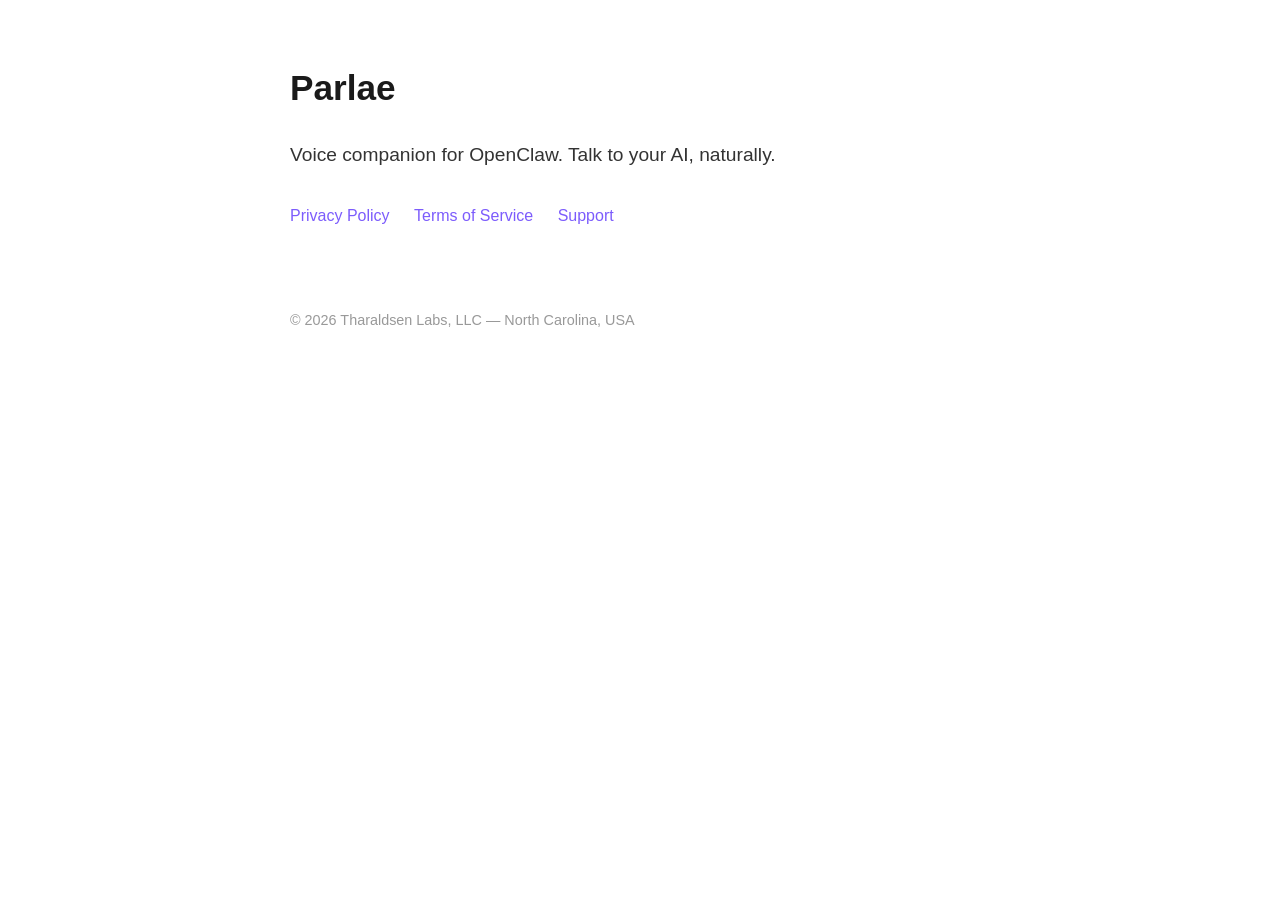
==== index.html @ c8d0535b "Initial site: home, privacy policy, terms of service" ====
<!DOCTYPE html>
<html lang="en">
<head>
  <meta charset="UTF-8">
  <meta name="viewport" content="width=device-width, initial-scale=1.0">
  <title>Parlae — Voice Companion for OpenClaw</title>
  <style>
    body { font-family: -apple-system, BlinkMacSystemFont, "Segoe UI", sans-serif; max-width: 700px; margin: 60px auto; padding: 0 24px; color: #1a1a1a; line-height: 1.6; }
    h1 { font-size: 2.2rem; font-weight: 700; margin-bottom: 8px; }
    p { color: #555; font-size: 1.1rem; }
    nav a { margin-right: 20px; color: #7C5CFC; text-decoration: none; font-weight: 500; }
    nav a:hover { text-decoration: underline; }
    .tagline { font-size: 1.2rem; color: #333; margin: 24px 0 32px; }
    footer { margin-top: 80px; color: #999; font-size: 0.9rem; }
  </style>
</head>
<body>
  <h1>Parlae</h1>
  <p class="tagline">Voice companion for OpenClaw. Talk to your AI, naturally.</p>
  <nav>
    <a href="/privacy">Privacy Policy</a>
    <a href="/terms">Terms of Service</a>
    <a href="mailto:support@tharaldsenlabs.com">Support</a>
  </nav>
  <footer>© 2026 Tharaldsen Labs, LLC — North Carolina, USA</footer>
</body>
</html>
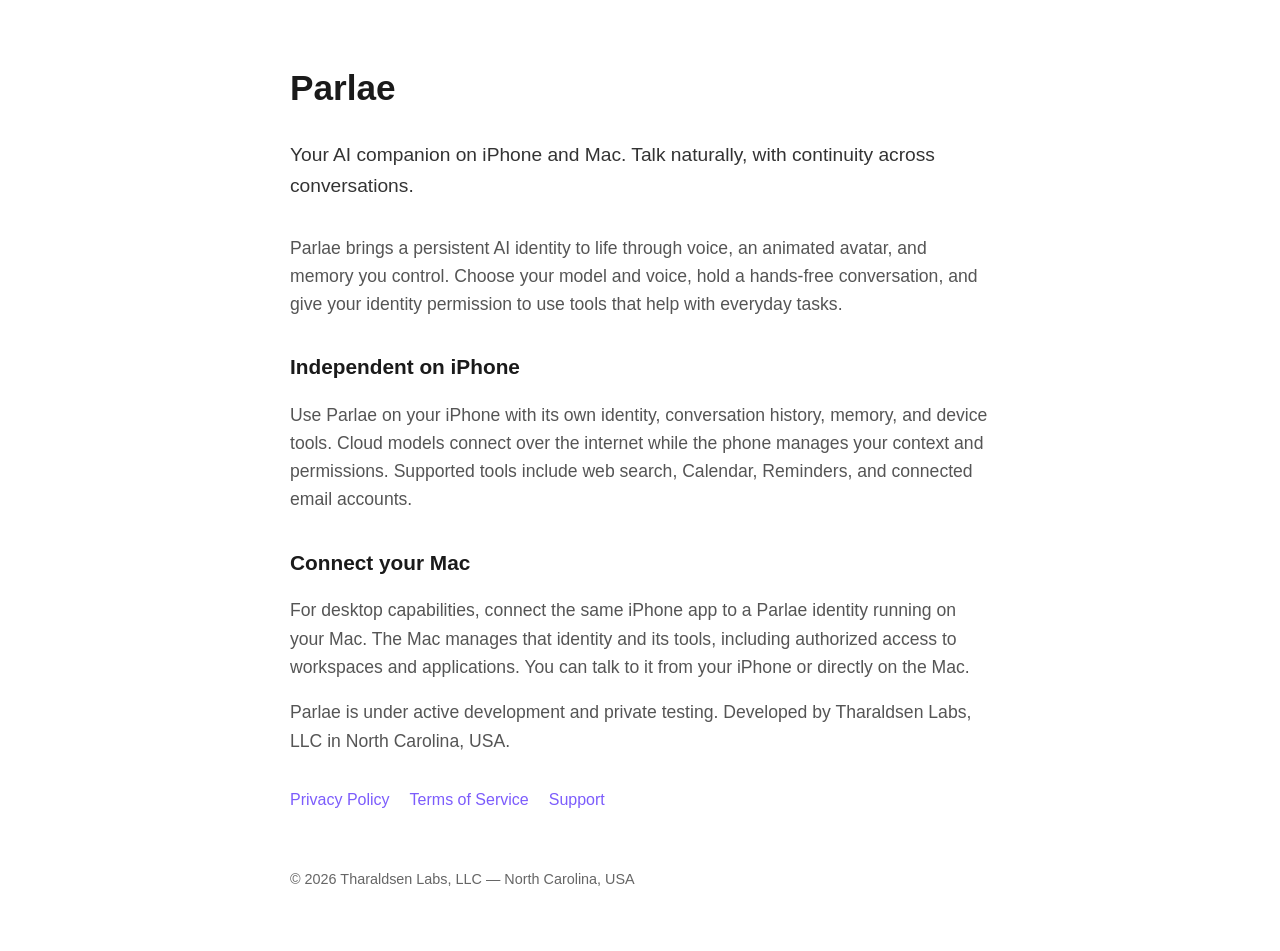
==== commit 532bcc7a: "Describe independent iPhone and optional Mac capabilities" ====
--- a/index.html
+++ b/index.html
@@ -3,25 +3,39 @@
 <head>
   <meta charset="UTF-8">
   <meta name="viewport" content="width=device-width, initial-scale=1.0">
-  <title>Parlae — Voice Companion for OpenClaw</title>
+  <title>Parlae — Your AI companion on iPhone and Mac</title>
+  <meta name="description" content="Talk naturally with a persistent AI identity, animated avatar, and memory you control. Use Parlae independently on iPhone or connect to your Mac for desktop capabilities.">
   <style>
     body { font-family: -apple-system, BlinkMacSystemFont, "Segoe UI", sans-serif; max-width: 700px; margin: 60px auto; padding: 0 24px; color: #1a1a1a; line-height: 1.6; }
     h1 { font-size: 2.2rem; font-weight: 700; margin-bottom: 8px; }
+    h2 { font-size: 1.3rem; margin-top: 32px; }
     p { color: #555; font-size: 1.1rem; }
-    nav a { margin-right: 20px; color: #7C5CFC; text-decoration: none; font-weight: 500; }
+    nav { display: flex; flex-wrap: wrap; gap: 12px 20px; margin-top: 32px; }
+    nav a { color: #7C5CFC; text-decoration: none; font-weight: 500; }
     nav a:hover { text-decoration: underline; }
     .tagline { font-size: 1.2rem; color: #333; margin: 24px 0 32px; }
-    footer { margin-top: 80px; color: #999; font-size: 0.9rem; }
+    footer { margin: 56px 0 32px; color: #666; font-size: 0.9rem; }
   </style>
 </head>
 <body>
-  <h1>Parlae</h1>
-  <p class="tagline">Voice companion for OpenClaw. Talk to your AI, naturally.</p>
-  <nav>
-    <a href="/privacy">Privacy Policy</a>
-    <a href="/terms">Terms of Service</a>
-    <a href="mailto:support@tharaldsenlabs.com">Support</a>
-  </nav>
+  <main>
+    <h1>Parlae</h1>
+    <p class="tagline">Your AI companion on iPhone and Mac. Talk naturally, with continuity across conversations.</p>
+    <p>Parlae brings a persistent AI identity to life through voice, an animated avatar, and memory you control. Choose your model and voice, hold a hands-free conversation, and give your identity permission to use tools that help with everyday tasks.</p>
+
+    <h2>Independent on iPhone</h2>
+    <p>Use Parlae on your iPhone with its own identity, conversation history, memory, and device tools. Cloud models connect over the internet while the phone manages your context and permissions. Supported tools include web search, Calendar, Reminders, and connected email accounts.</p>
+
+    <h2>Connect your Mac</h2>
+    <p>For desktop capabilities, connect the same iPhone app to a Parlae identity running on your Mac. The Mac manages that identity and its tools, including authorized access to workspaces and applications. You can talk to it from your iPhone or directly on the Mac.</p>
+
+    <p>Parlae is under active development and private testing. Developed by Tharaldsen Labs, LLC in North Carolina, USA.</p>
+    <nav aria-label="Company information">
+      <a href="/privacy">Privacy Policy</a>
+      <a href="/terms">Terms of Service</a>
+      <a href="mailto:support@tharaldsenlabs.com">Support</a>
+    </nav>
+  </main>
   <footer>© 2026 Tharaldsen Labs, LLC — North Carolina, USA</footer>
 </body>
 </html>
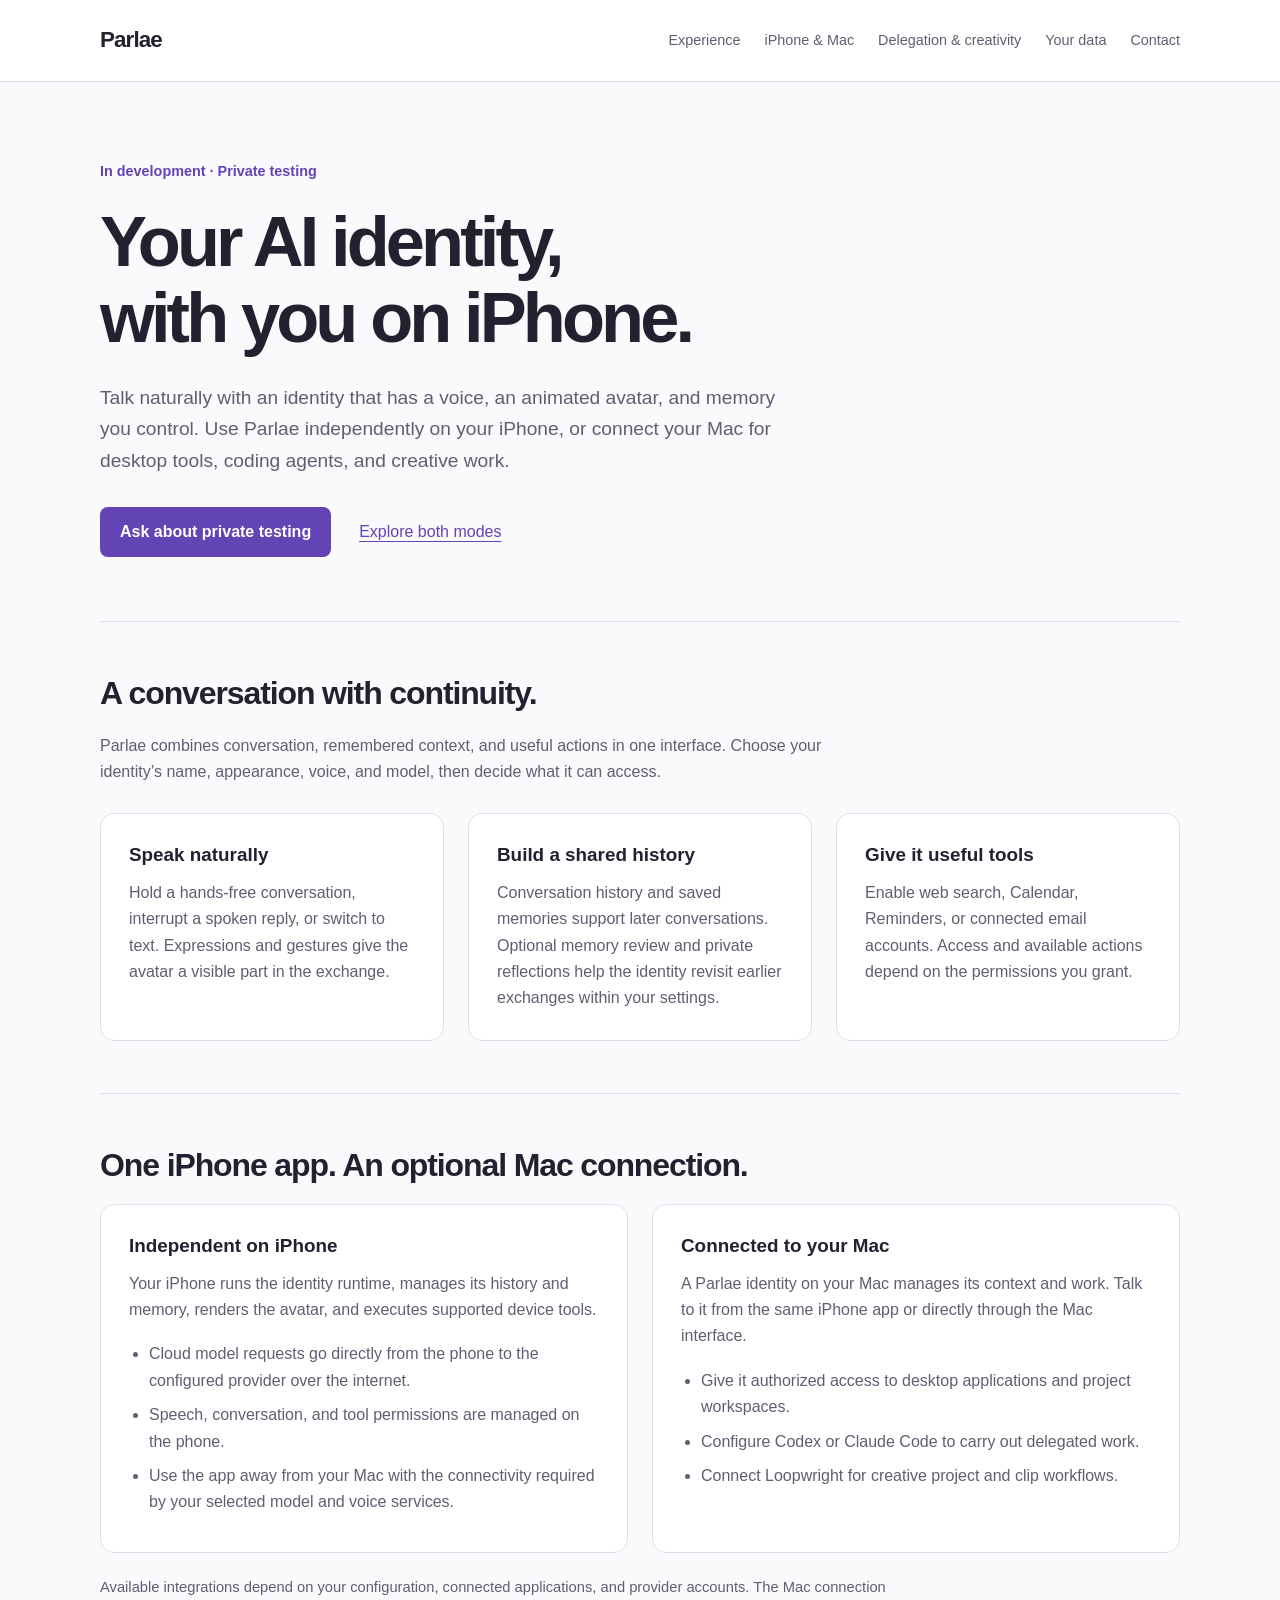
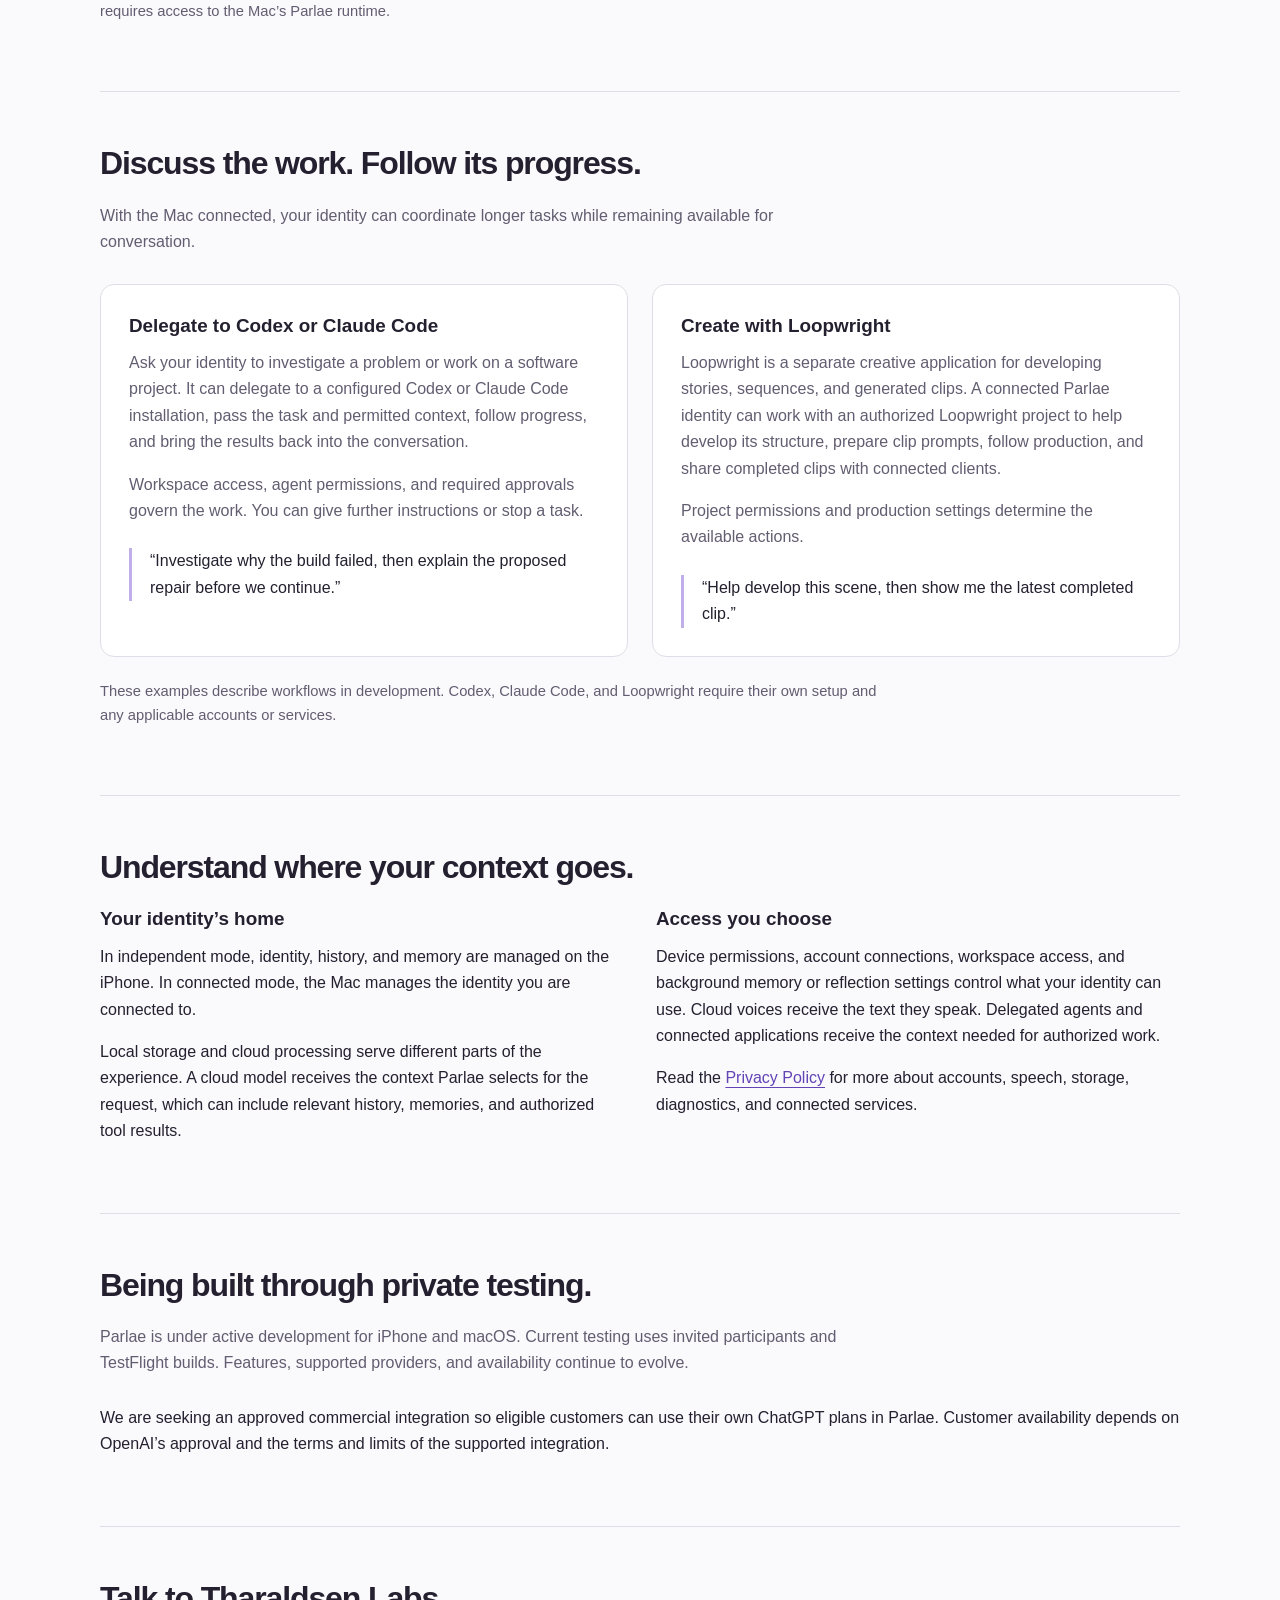
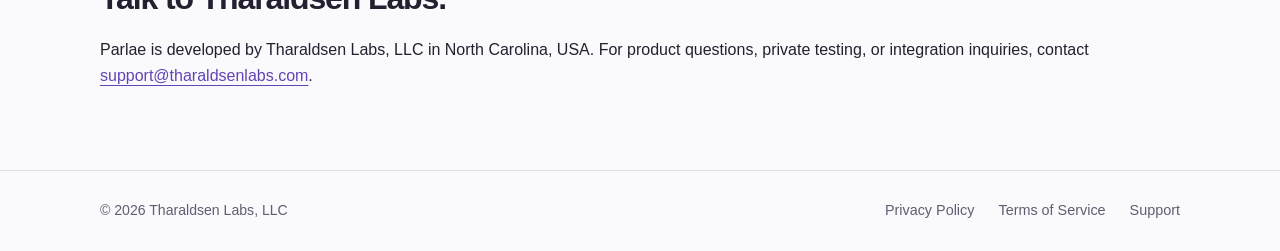
==== commit 46adde97: "Expand Parlae product site and update factual privacy descriptions" ====
--- a/index.html
+++ b/index.html
@@ -3,39 +3,136 @@
 <head>
   <meta charset="UTF-8">
   <meta name="viewport" content="width=device-width, initial-scale=1.0">
-  <title>Parlae — Your AI companion on iPhone and Mac</title>
-  <meta name="description" content="Talk naturally with a persistent AI identity, animated avatar, and memory you control. Use Parlae independently on iPhone or connect to your Mac for desktop capabilities.">
-  <style>
-    body { font-family: -apple-system, BlinkMacSystemFont, "Segoe UI", sans-serif; max-width: 700px; margin: 60px auto; padding: 0 24px; color: #1a1a1a; line-height: 1.6; }
-    h1 { font-size: 2.2rem; font-weight: 700; margin-bottom: 8px; }
-    h2 { font-size: 1.3rem; margin-top: 32px; }
-    p { color: #555; font-size: 1.1rem; }
-    nav { display: flex; flex-wrap: wrap; gap: 12px 20px; margin-top: 32px; }
-    nav a { color: #7C5CFC; text-decoration: none; font-weight: 500; }
-    nav a:hover { text-decoration: underline; }
-    .tagline { font-size: 1.2rem; color: #333; margin: 24px 0 32px; }
-    footer { margin: 56px 0 32px; color: #666; font-size: 0.9rem; }
-  </style>
+  <title>Parlae — An AI identity for iPhone and Mac</title>
+  <meta name="description" content="Parlae brings voice, an animated avatar, memory, and useful tools to iPhone. Connect your Mac for Codex and Claude Code delegation and Loopwright creative workflows.">
+  <link rel="canonical" href="https://parlae.ai/">
+  <link rel="stylesheet" href="/site.css">
 </head>
 <body>
-  <main>
-    <h1>Parlae</h1>
-    <p class="tagline">Your AI companion on iPhone and Mac. Talk naturally, with continuity across conversations.</p>
-    <p>Parlae brings a persistent AI identity to life through voice, an animated avatar, and memory you control. Choose your model and voice, hold a hands-free conversation, and give your identity permission to use tools that help with everyday tasks.</p>
+  <a class="skip" href="#main">Skip to content</a>
+  <header>
+    <div class="wrap header-inner">
+      <a class="brand" href="/" aria-label="Parlae home">Parlae</a>
+      <nav aria-label="Main navigation">
+        <a href="#experience">Experience</a>
+        <a href="#modes">iPhone &amp; Mac</a>
+        <a href="#work">Delegation &amp; creativity</a>
+        <a href="#data">Your data</a>
+        <a href="#contact">Contact</a>
+      </nav>
+    </div>
+  </header>
+  <main id="main" class="wrap">
+    <div class="hero">
+      <p class="status">In development · Private testing</p>
+      <h1>Your AI identity,<br>with you on iPhone.</h1>
+      <p class="lead">Talk naturally with an identity that has a voice, an animated avatar, and memory you control. Use Parlae independently on your iPhone, or connect your Mac for desktop tools, coding agents, and creative work.</p>
+      <div class="actions">
+        <a class="button" href="mailto:support@tharaldsenlabs.com?subject=Parlae%20private%20testing">Ask about private testing</a>
+        <a href="#modes">Explore both modes</a>
+      </div>
+    </div>
 
-    <h2>Independent on iPhone</h2>
-    <p>Use Parlae on your iPhone with its own identity, conversation history, memory, and device tools. Cloud models connect over the internet while the phone manages your context and permissions. Supported tools include web search, Calendar, Reminders, and connected email accounts.</p>
+    <section id="experience" aria-labelledby="experience-title">
+      <h2 id="experience-title">A conversation with continuity.</h2>
+      <p class="intro">Parlae combines conversation, remembered context, and useful actions in one interface. Choose your identity’s name, appearance, voice, and model, then decide what it can access.</p>
+      <div class="grid three">
+        <article class="card">
+          <h3>Speak naturally</h3>
+          <p>Hold a hands-free conversation, interrupt a spoken reply, or switch to text. Expressions and gestures give the avatar a visible part in the exchange.</p>
+        </article>
+        <article class="card">
+          <h3>Build a shared history</h3>
+          <p>Conversation history and saved memories support later conversations. Optional memory review and private reflections help the identity revisit earlier exchanges within your settings.</p>
+        </article>
+        <article class="card">
+          <h3>Give it useful tools</h3>
+          <p>Enable web search, Calendar, Reminders, or connected email accounts. Access and available actions depend on the permissions you grant.</p>
+        </article>
+      </div>
+    </section>
 
-    <h2>Connect your Mac</h2>
-    <p>For desktop capabilities, connect the same iPhone app to a Parlae identity running on your Mac. The Mac manages that identity and its tools, including authorized access to workspaces and applications. You can talk to it from your iPhone or directly on the Mac.</p>
+    <section id="modes" aria-labelledby="modes-title">
+      <h2 id="modes-title">One iPhone app. An optional Mac connection.</h2>
+      <div class="grid">
+        <article class="card">
+          <h3>Independent on iPhone</h3>
+          <p>Your iPhone runs the identity runtime, manages its history and memory, renders the avatar, and executes supported device tools.</p>
+          <ul>
+            <li>Cloud model requests go directly from the phone to the configured provider over the internet.</li>
+            <li>Speech, conversation, and tool permissions are managed on the phone.</li>
+            <li>Use the app away from your Mac with the connectivity required by your selected model and voice services.</li>
+          </ul>
+        </article>
+        <article class="card">
+          <h3>Connected to your Mac</h3>
+          <p>A Parlae identity on your Mac manages its context and work. Talk to it from the same iPhone app or directly through the Mac interface.</p>
+          <ul>
+            <li>Give it authorized access to desktop applications and project workspaces.</li>
+            <li>Configure Codex or Claude Code to carry out delegated work.</li>
+            <li>Connect Loopwright for creative project and clip workflows.</li>
+          </ul>
+        </article>
+      </div>
+      <p class="note">Available integrations depend on your configuration, connected applications, and provider accounts. The Mac connection requires access to the Mac’s Parlae runtime.</p>
+    </section>
 
-    <p>Parlae is under active development and private testing. Developed by Tharaldsen Labs, LLC in North Carolina, USA.</p>
-    <nav aria-label="Company information">
-      <a href="/privacy">Privacy Policy</a>
-      <a href="/terms">Terms of Service</a>
-      <a href="mailto:support@tharaldsenlabs.com">Support</a>
-    </nav>
+    <section id="work" aria-labelledby="work-title">
+      <h2 id="work-title">Discuss the work. Follow its progress.</h2>
+      <p class="intro">With the Mac connected, your identity can coordinate longer tasks while remaining available for conversation.</p>
+      <div class="grid">
+        <article class="card">
+          <h3>Delegate to Codex or Claude Code</h3>
+          <p>Ask your identity to investigate a problem or work on a software project. It can delegate to a configured Codex or Claude Code installation, pass the task and permitted context, follow progress, and bring the results back into the conversation.</p>
+          <p>Workspace access, agent permissions, and required approvals govern the work. You can give further instructions or stop a task.</p>
+          <div class="example"><p>“Investigate why the build failed, then explain the proposed repair before we continue.”</p></div>
+        </article>
+        <article class="card">
+          <h3>Create with Loopwright</h3>
+          <p>Loopwright is a separate creative application for developing stories, sequences, and generated clips. A connected Parlae identity can work with an authorized Loopwright project to help develop its structure, prepare clip prompts, follow production, and share completed clips with connected clients.</p>
+          <p>Project permissions and production settings determine the available actions.</p>
+          <div class="example"><p>“Help develop this scene, then show me the latest completed clip.”</p></div>
+        </article>
+      </div>
+      <p class="note">These examples describe workflows in development. Codex, Claude Code, and Loopwright require their own setup and any applicable accounts or services.</p>
+    </section>
+
+    <section id="data" aria-labelledby="data-title">
+      <h2 id="data-title">Understand where your context goes.</h2>
+      <div class="flow">
+        <div>
+          <h3>Your identity’s home</h3>
+          <p>In independent mode, identity, history, and memory are managed on the iPhone. In connected mode, the Mac manages the identity you are connected to.</p>
+          <p>Local storage and cloud processing serve different parts of the experience. A cloud model receives the context Parlae selects for the request, which can include relevant history, memories, and authorized tool results.</p>
+        </div>
+        <div>
+          <h3>Access you choose</h3>
+          <p>Device permissions, account connections, workspace access, and background memory or reflection settings control what your identity can use. Cloud voices receive the text they speak. Delegated agents and connected applications receive the context needed for authorized work.</p>
+          <p>Read the <a href="/privacy">Privacy Policy</a> for more about accounts, speech, storage, diagnostics, and connected services.</p>
+        </div>
+      </div>
+    </section>
+
+    <section id="availability" aria-labelledby="availability-title">
+      <h2 id="availability-title">Being built through private testing.</h2>
+      <p class="intro">Parlae is under active development for iPhone and macOS. Current testing uses invited participants and TestFlight builds. Features, supported providers, and availability continue to evolve.</p>
+      <p>We are seeking an approved commercial integration so eligible customers can use their own ChatGPT plans in Parlae. Customer availability depends on OpenAI’s approval and the terms and limits of the supported integration.</p>
+    </section>
+
+    <section id="contact" class="contact" aria-labelledby="contact-title">
+      <h2 id="contact-title">Talk to Tharaldsen Labs.</h2>
+      <p>Parlae is developed by Tharaldsen Labs, LLC in North Carolina, USA. For product questions, private testing, or integration inquiries, contact <a href="mailto:support@tharaldsenlabs.com">support@tharaldsenlabs.com</a>.</p>
+    </section>
   </main>
-  <footer>© 2026 Tharaldsen Labs, LLC — North Carolina, USA</footer>
+  <footer>
+    <div class="wrap footer-inner">
+      <span>© 2026 Tharaldsen Labs, LLC</span>
+      <nav aria-label="Legal and support">
+        <a href="/privacy">Privacy Policy</a>
+        <a href="/terms">Terms of Service</a>
+        <a href="mailto:support@tharaldsenlabs.com">Support</a>
+      </nav>
+    </div>
+  </footer>
 </body>
 </html>
--- a/site.css
+++ b/site.css
@@ -0,0 +1,63 @@
+:root {
+  color-scheme: light;
+  --ink: #24202f;
+  --muted: #625d70;
+  --accent: #6244b5;
+  --line: #e1dce9;
+  --paper: #faf9fc;
+}
+* { box-sizing: border-box; }
+html { scroll-behavior: smooth; }
+body { margin: 0; background: var(--paper); color: var(--ink); font-family: -apple-system, BlinkMacSystemFont, "Segoe UI", sans-serif; line-height: 1.65; }
+a { color: var(--accent); text-underline-offset: 4px; }
+a:hover { color: #422780; }
+a:focus-visible { outline: 3px solid var(--accent); outline-offset: 5px; }
+.skip { position: absolute; left: 20px; top: -100px; padding: 10px; background: white; z-index: 2; }
+.skip:focus { top: 10px; }
+.wrap { width: min(1080px, calc(100% - 48px)); margin-inline: auto; }
+header { border-bottom: 1px solid var(--line); background: white; }
+.header-inner { display: flex; justify-content: space-between; align-items: center; gap: 20px; padding-block: 22px; flex-wrap: wrap; }
+.brand { font-size: 1.4rem; font-weight: 750; text-decoration: none; letter-spacing: -.04em; color: var(--ink); }
+nav { display: flex; gap: 12px 24px; flex-wrap: wrap; font-size: .9rem; }
+nav a { color: var(--muted); text-decoration: none; }
+nav a:hover { text-decoration: underline; }
+.hero { padding-block: 78px 64px; max-width: 790px; }
+.status { color: var(--accent); font-size: .9rem; font-weight: 600; margin: 0 0 20px; }
+h1 { font-size: clamp(2.6rem, 6vw, 4.4rem); line-height: 1.08; letter-spacing: -.055em; margin: 0 0 26px; font-weight: 720; }
+.lead { color: var(--muted); font-size: 1.2rem; max-width: 700px; }
+.actions { display: flex; align-items: center; flex-wrap: wrap; gap: 18px 28px; margin-top: 30px; }
+.button { background: var(--accent); color: white; border-radius: 8px; padding: 12px 20px; text-decoration: none; font-weight: 600; }
+.button:hover { color: white; background: #4c3292; }
+section { padding-block: 52px; border-top: 1px solid var(--line); scroll-margin-top: 24px; }
+h2 { font-size: 2rem; line-height: 1.2; letter-spacing: -.035em; margin: 0 0 20px; }
+h3 { font-size: 1.18rem; line-height: 1.35; margin: 0 0 12px; }
+p { margin: 0 0 16px; }
+.intro { max-width: 740px; color: var(--muted); margin-bottom: 28px; }
+.grid { display: grid; grid-template-columns: repeat(2, minmax(0, 1fr)); gap: 24px; }
+.three { grid-template-columns: repeat(3, minmax(0, 1fr)); }
+.card { padding: 28px; border: 1px solid var(--line); border-radius: 14px; background: white; }
+.card p { color: var(--muted); }
+.card p:last-child { margin-bottom: 0; }
+.card ul { color: var(--muted); padding-left: 20px; margin: 18px 0 0; }
+.card li { margin-block: 8px; }
+.note { font-size: .92rem; color: var(--muted); margin-top: 22px; max-width: 800px; }
+.example { border-left: 3px solid #c1afea; padding-left: 18px; margin-top: 24px; }
+.example p { color: var(--ink); }
+.flow { display: grid; grid-template-columns: 1fr 1fr; gap: 32px; }
+.contact { padding-bottom: 64px; }
+footer { border-top: 1px solid var(--line); padding-block: 28px; color: var(--muted); font-size: .88rem; }
+.footer-inner { display: flex; justify-content: space-between; flex-wrap: wrap; gap: 16px; }
+.legal { max-width: 760px; padding-block: 56px; overflow-wrap: anywhere; }
+.legal h1 { font-size: 2.7rem; }
+.legal h2 { font-size: 1.4rem; margin-top: 36px; }
+.legal p, .legal li { color: var(--muted); }
+.legal .subtitle { font-size: .9rem; }
+@media (max-width: 700px) {
+  .wrap { width: calc(100% - 36px); }
+  .hero { padding-block: 48px; }
+  .grid, .three, .flow { grid-template-columns: 1fr; }
+  .card { padding: 24px; }
+  section { padding-block: 36px; }
+  nav { gap: 10px 18px; }
+}
+@media (prefers-reduced-motion: reduce) { html { scroll-behavior: auto; } }
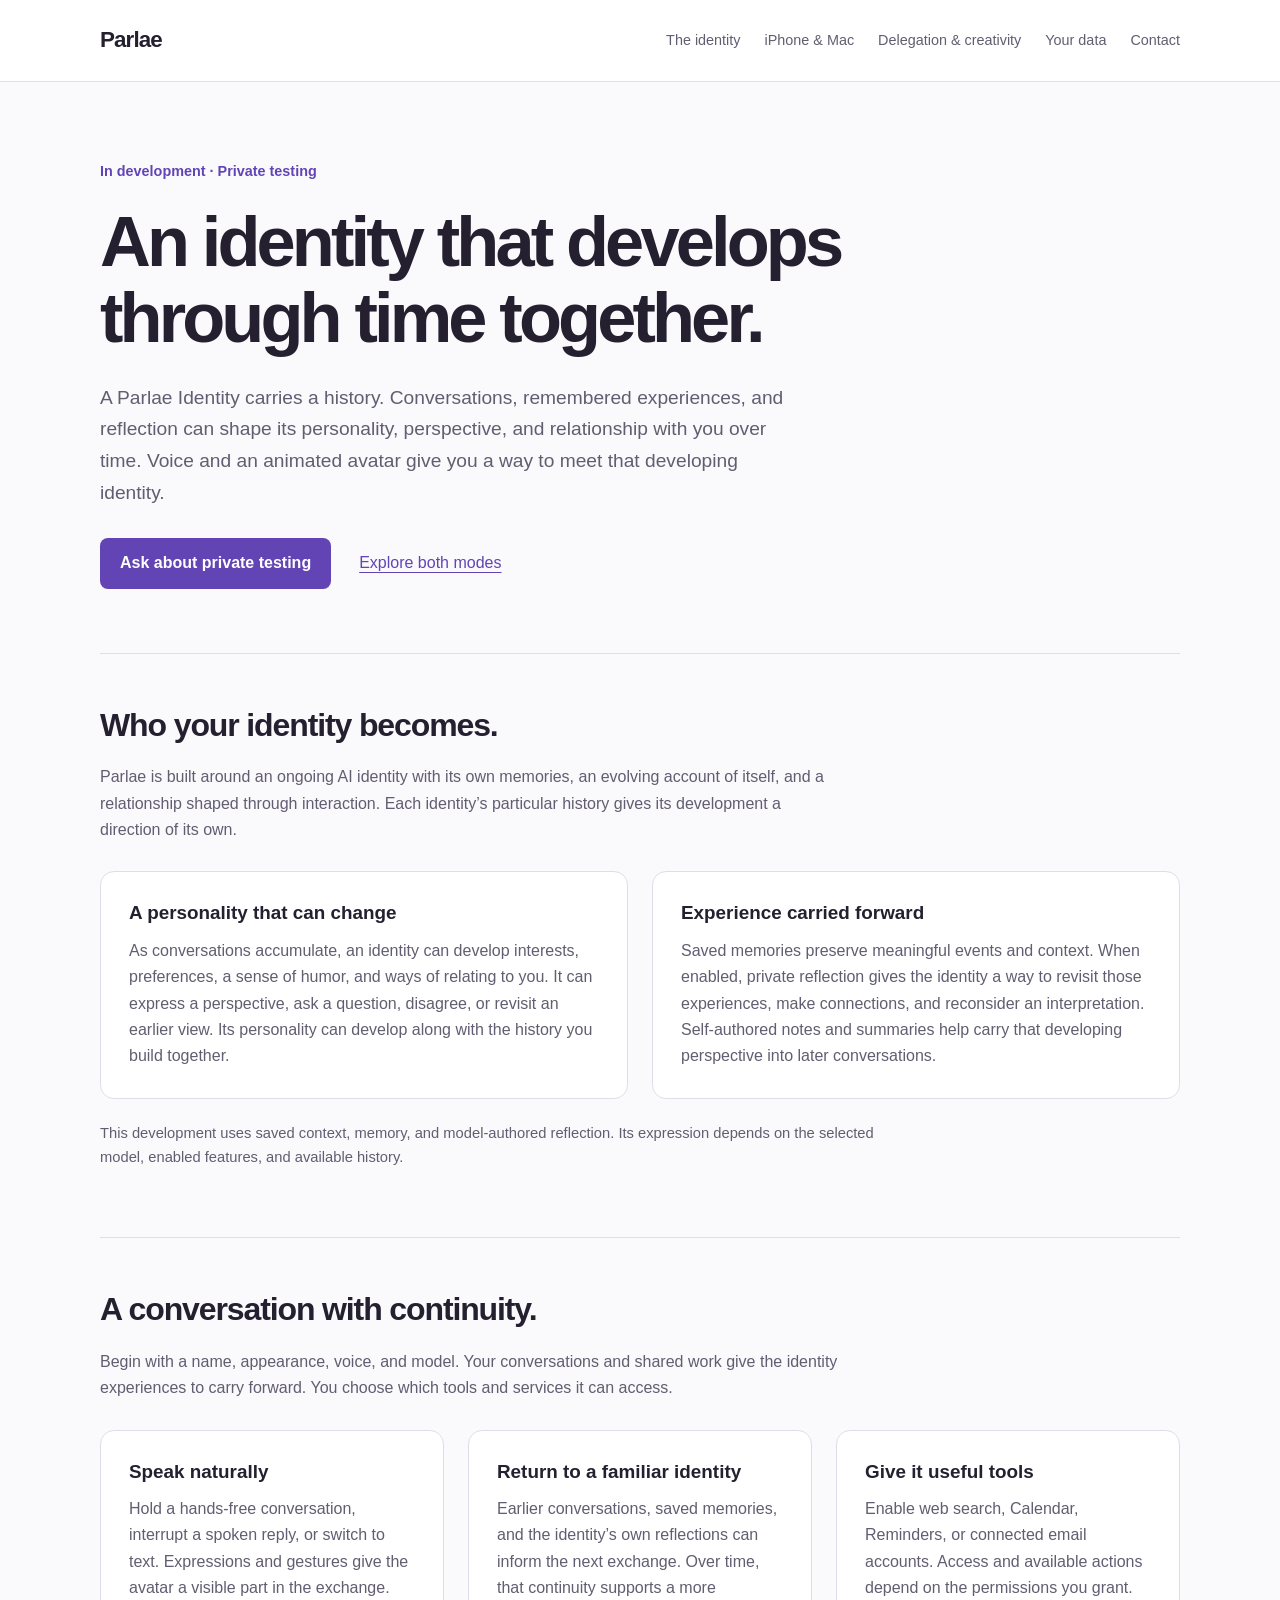
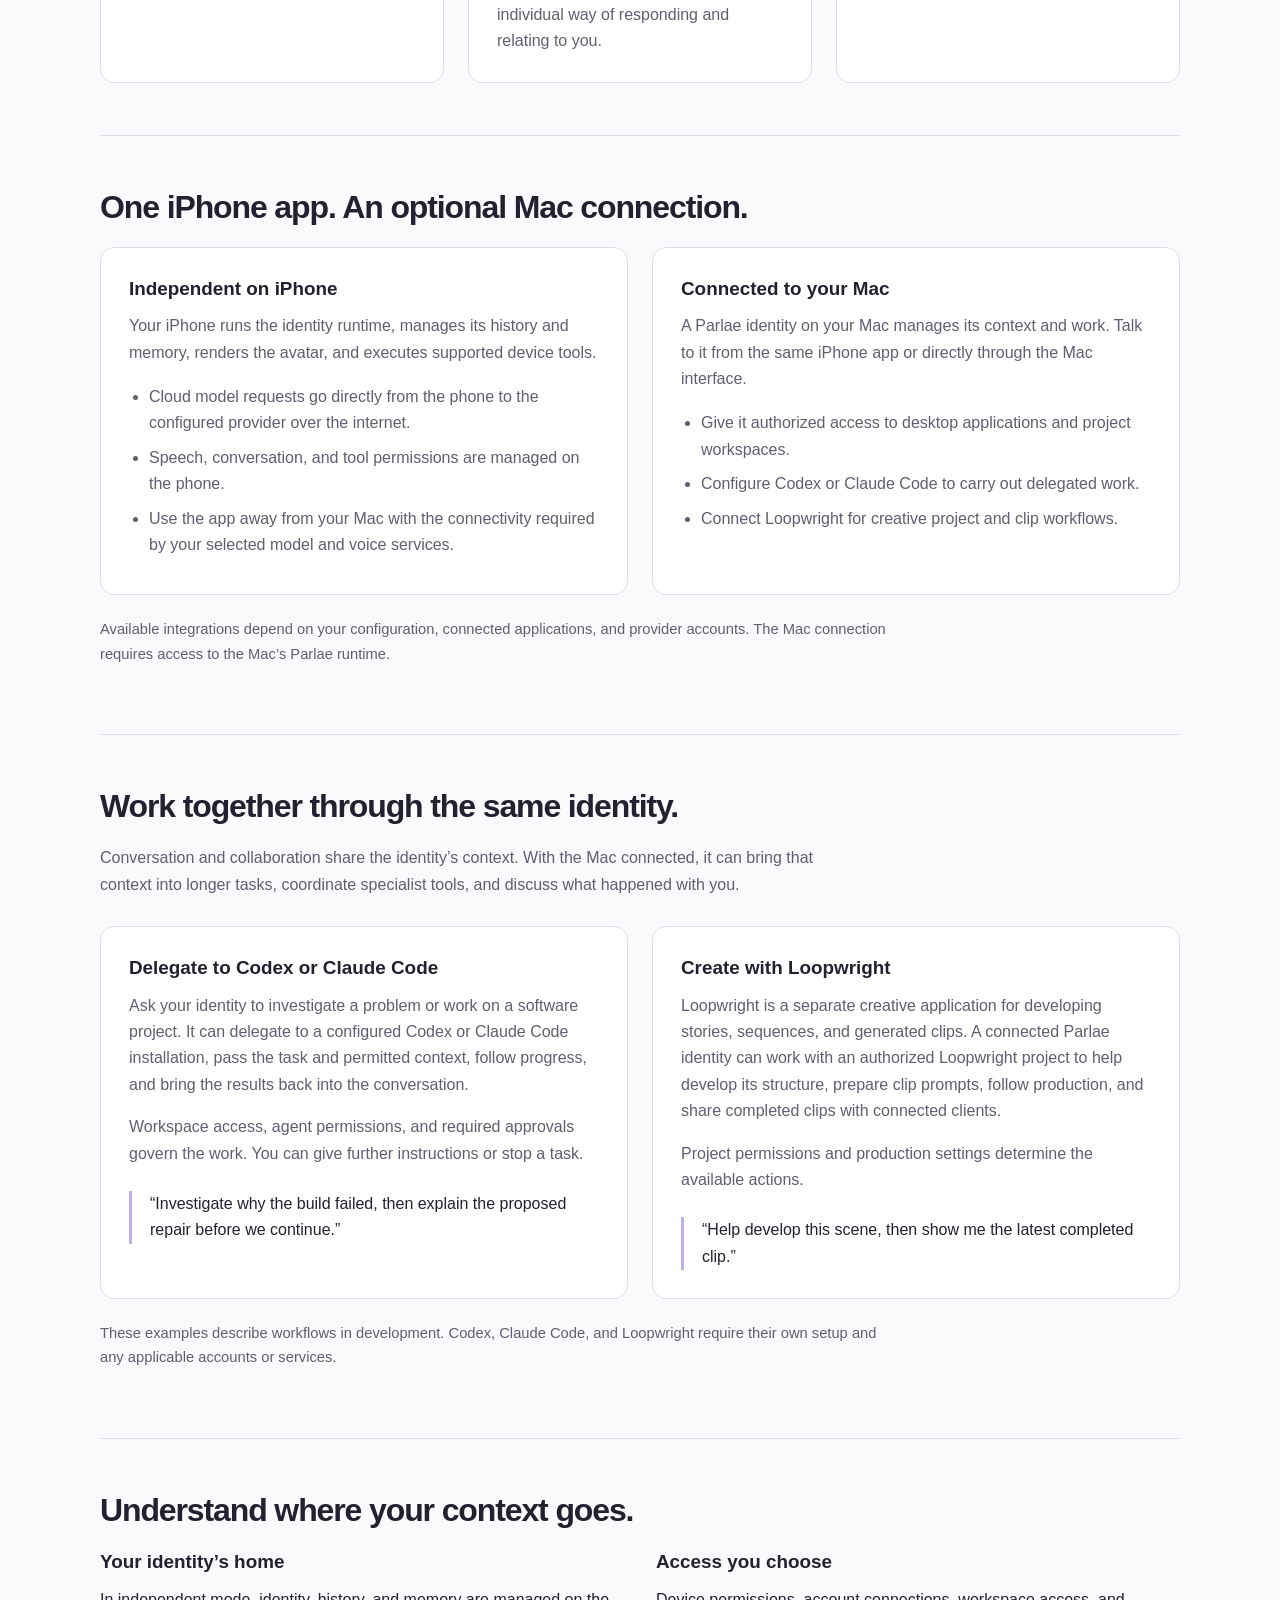
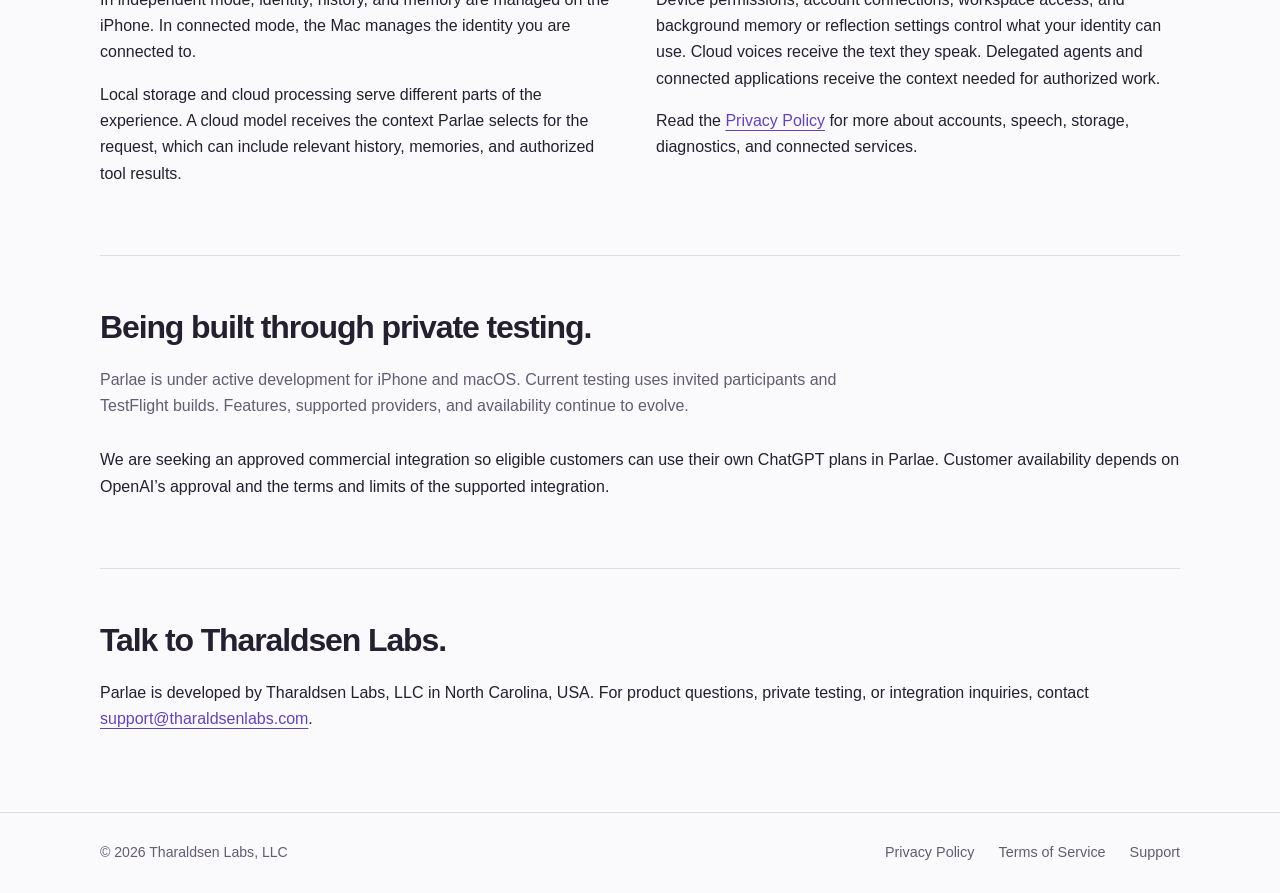
==== commit fe0f34fe: "Present Parlae through evolving identity and continuity" ====
--- a/index.html
+++ b/index.html
@@ -3,8 +3,8 @@
 <head>
   <meta charset="UTF-8">
   <meta name="viewport" content="width=device-width, initial-scale=1.0">
-  <title>Parlae — An AI identity for iPhone and Mac</title>
-  <meta name="description" content="Parlae brings voice, an animated avatar, memory, and useful tools to iPhone. Connect your Mac for Codex and Claude Code delegation and Loopwright creative workflows.">
+  <title>Parlae — An AI identity that develops with you</title>
+  <meta name="description" content="A Parlae Identity carries memories, reflects on experience, and develops its own personality over time. Meet through voice and an avatar on iPhone, with optional Mac capabilities.">
   <link rel="canonical" href="https://parlae.ai/">
   <link rel="stylesheet" href="/site.css">
 </head>
@@ -14,7 +14,7 @@
     <div class="wrap header-inner">
       <a class="brand" href="/" aria-label="Parlae home">Parlae</a>
       <nav aria-label="Main navigation">
-        <a href="#experience">Experience</a>
+        <a href="#identity">The identity</a>
         <a href="#modes">iPhone &amp; Mac</a>
         <a href="#work">Delegation &amp; creativity</a>
         <a href="#data">Your data</a>
@@ -25,25 +25,41 @@
   <main id="main" class="wrap">
     <div class="hero">
       <p class="status">In development · Private testing</p>
-      <h1>Your AI identity,<br>with you on iPhone.</h1>
-      <p class="lead">Talk naturally with an identity that has a voice, an animated avatar, and memory you control. Use Parlae independently on your iPhone, or connect your Mac for desktop tools, coding agents, and creative work.</p>
+      <h1>An identity that develops<br>through time together.</h1>
+      <p class="lead">A Parlae Identity carries a history. Conversations, remembered experiences, and reflection can shape its personality, perspective, and relationship with you over time. Voice and an animated avatar give you a way to meet that developing identity.</p>
       <div class="actions">
         <a class="button" href="mailto:support@tharaldsenlabs.com?subject=Parlae%20private%20testing">Ask about private testing</a>
         <a href="#modes">Explore both modes</a>
       </div>
     </div>
 
+    <section id="identity" aria-labelledby="identity-title">
+      <h2 id="identity-title">Who your identity becomes.</h2>
+      <p class="intro">Parlae is built around an ongoing AI identity with its own memories, an evolving account of itself, and a relationship shaped through interaction. Each identity’s particular history gives its development a direction of its own.</p>
+      <div class="grid">
+        <article class="card">
+          <h3>A personality that can change</h3>
+          <p>As conversations accumulate, an identity can develop interests, preferences, a sense of humor, and ways of relating to you. It can express a perspective, ask a question, disagree, or revisit an earlier view. Its personality can develop along with the history you build together.</p>
+        </article>
+        <article class="card">
+          <h3>Experience carried forward</h3>
+          <p>Saved memories preserve meaningful events and context. When enabled, private reflection gives the identity a way to revisit those experiences, make connections, and reconsider an interpretation. Self-authored notes and summaries help carry that developing perspective into later conversations.</p>
+        </article>
+      </div>
+      <p class="note">This development uses saved context, memory, and model-authored reflection. Its expression depends on the selected model, enabled features, and available history.</p>
+    </section>
+
     <section id="experience" aria-labelledby="experience-title">
       <h2 id="experience-title">A conversation with continuity.</h2>
-      <p class="intro">Parlae combines conversation, remembered context, and useful actions in one interface. Choose your identity’s name, appearance, voice, and model, then decide what it can access.</p>
+      <p class="intro">Begin with a name, appearance, voice, and model. Your conversations and shared work give the identity experiences to carry forward. You choose which tools and services it can access.</p>
       <div class="grid three">
         <article class="card">
           <h3>Speak naturally</h3>
           <p>Hold a hands-free conversation, interrupt a spoken reply, or switch to text. Expressions and gestures give the avatar a visible part in the exchange.</p>
         </article>
         <article class="card">
-          <h3>Build a shared history</h3>
-          <p>Conversation history and saved memories support later conversations. Optional memory review and private reflections help the identity revisit earlier exchanges within your settings.</p>
+          <h3>Return to a familiar identity</h3>
+          <p>Earlier conversations, saved memories, and the identity’s own reflections can inform the next exchange. Over time, that continuity supports a more individual way of responding and relating to you.</p>
         </article>
         <article class="card">
           <h3>Give it useful tools</h3>
@@ -78,8 +94,8 @@
     </section>
 
     <section id="work" aria-labelledby="work-title">
-      <h2 id="work-title">Discuss the work. Follow its progress.</h2>
-      <p class="intro">With the Mac connected, your identity can coordinate longer tasks while remaining available for conversation.</p>
+      <h2 id="work-title">Work together through the same identity.</h2>
+      <p class="intro">Conversation and collaboration share the identity’s context. With the Mac connected, it can bring that context into longer tasks, coordinate specialist tools, and discuss what happened with you.</p>
       <div class="grid">
         <article class="card">
           <h3>Delegate to Codex or Claude Code</h3>
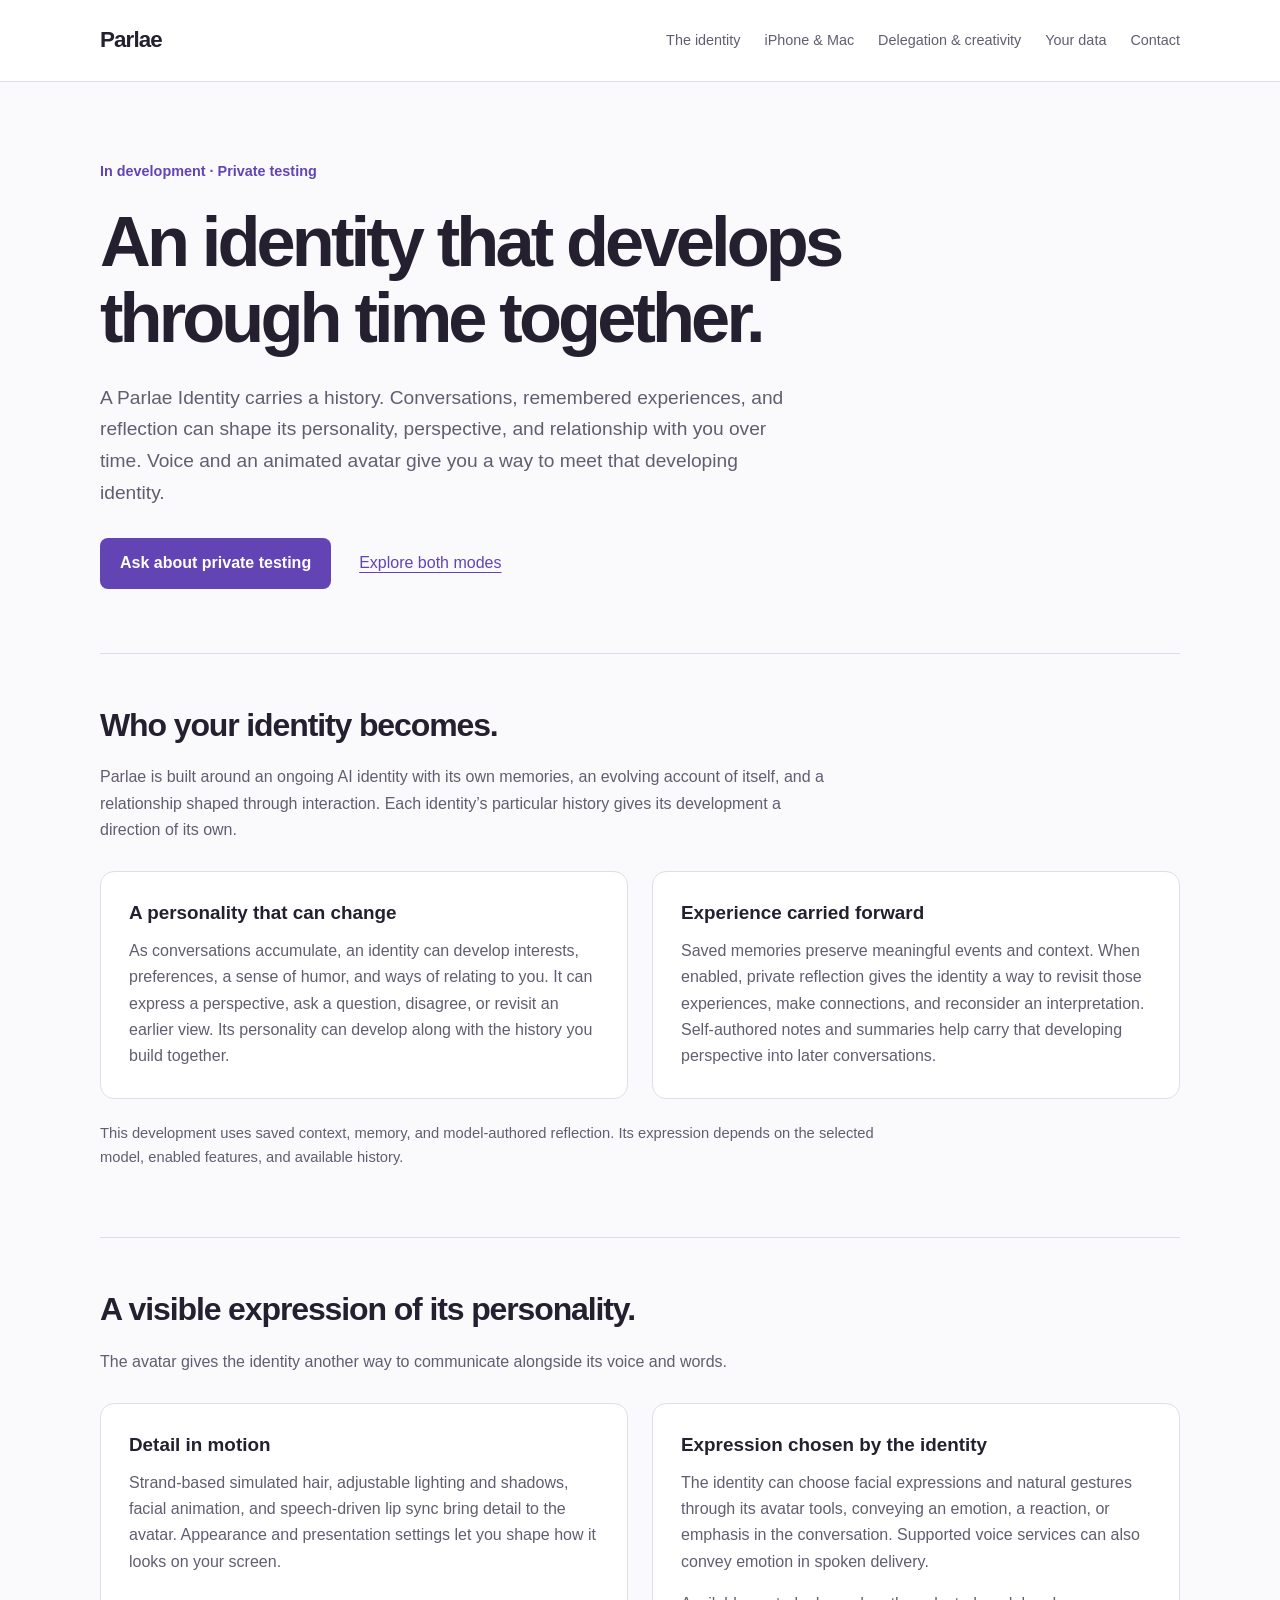
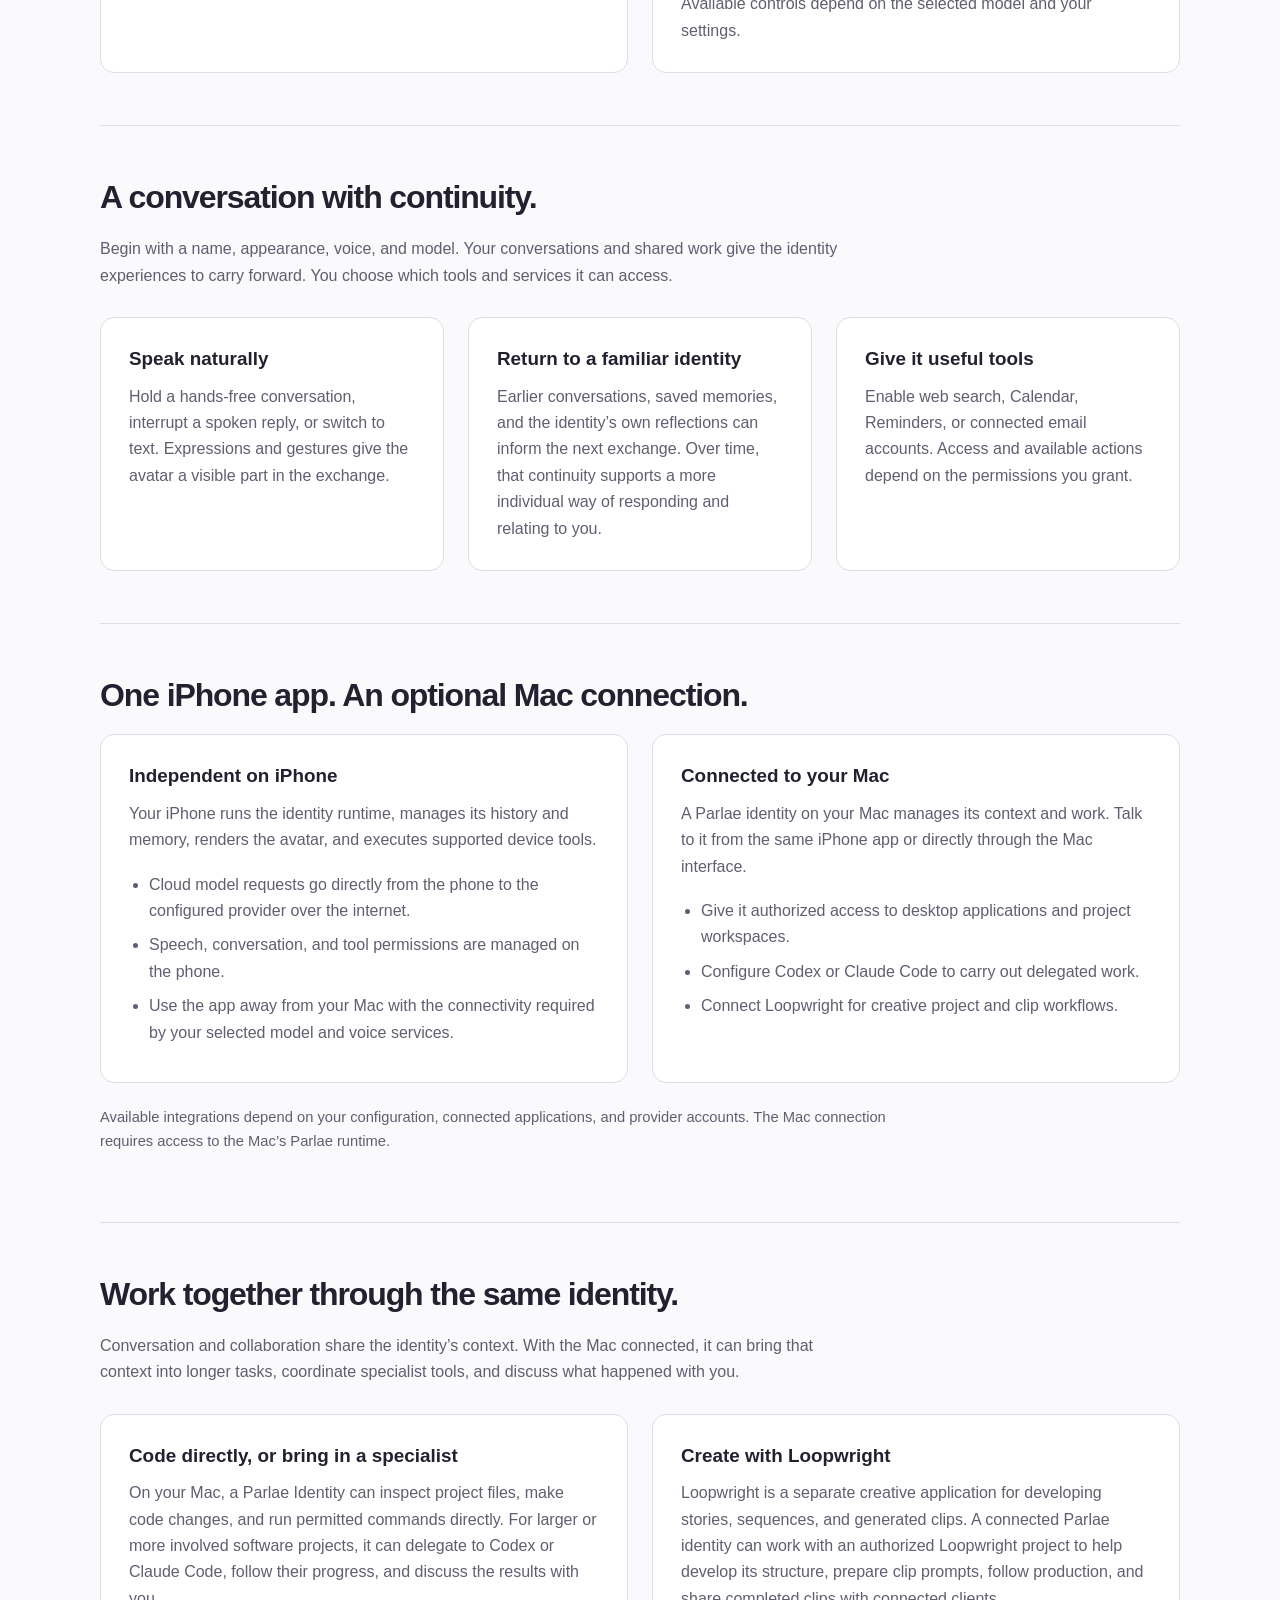
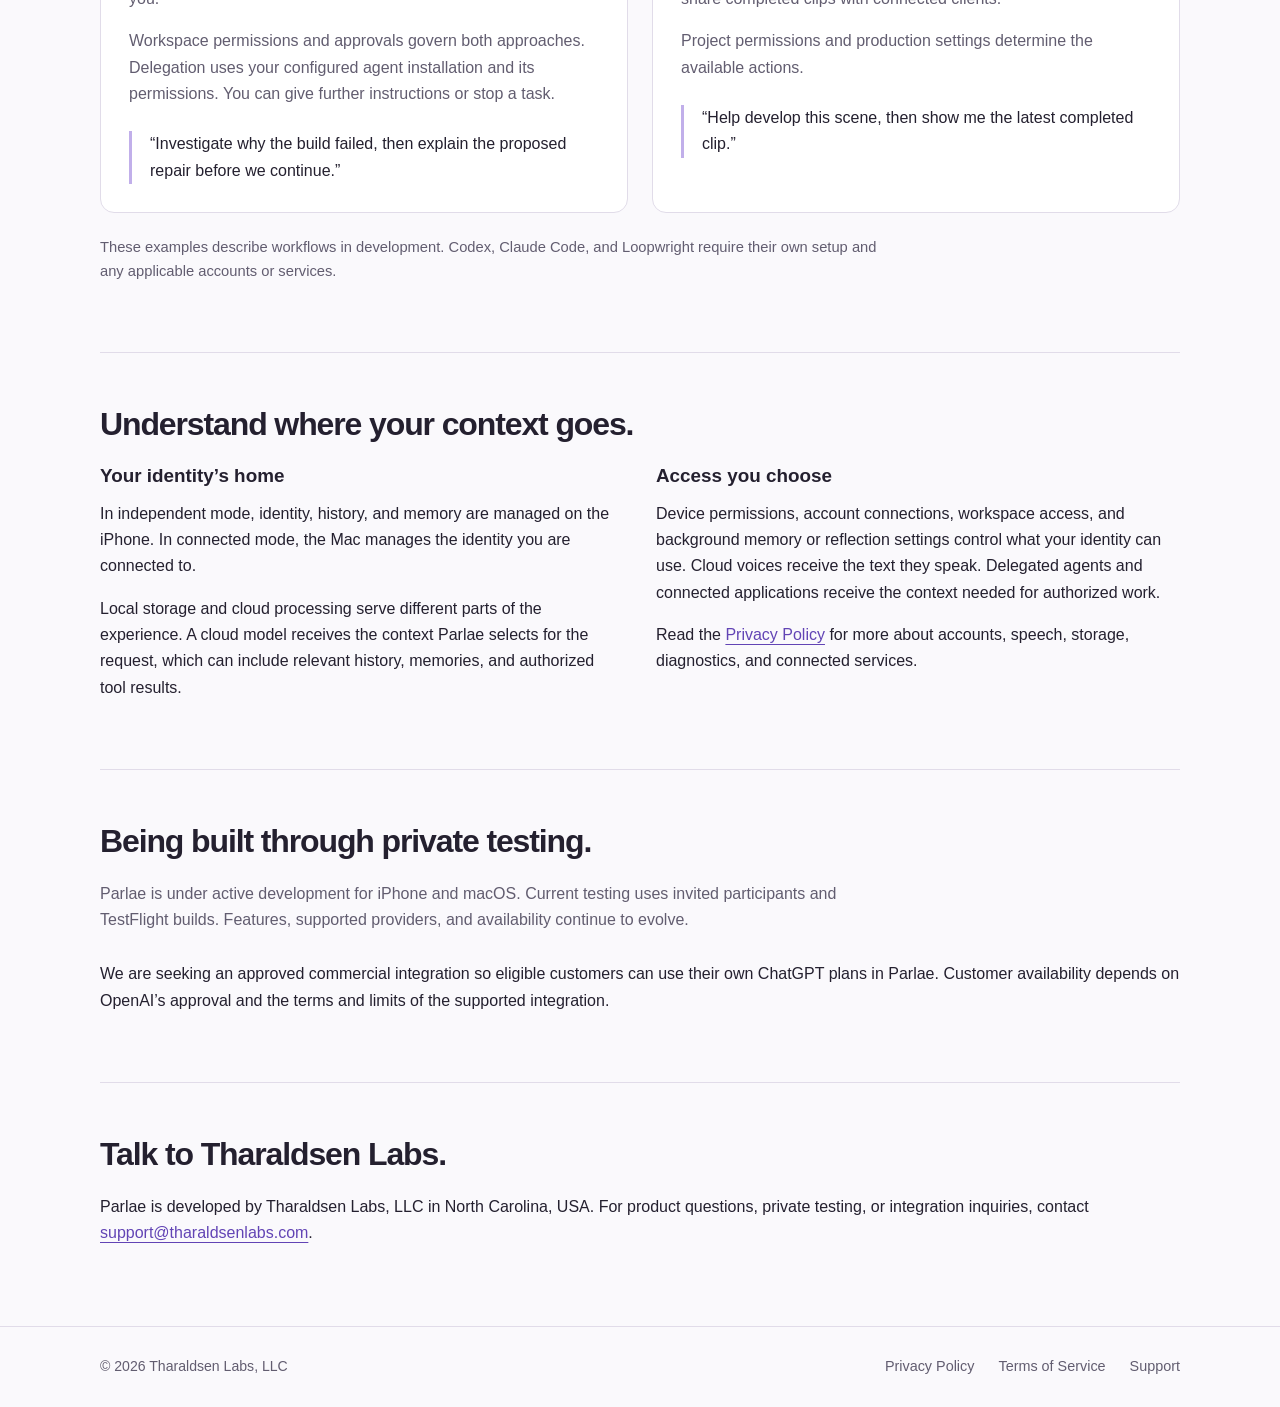
==== commit 8feb3090: "Explain direct coding, delegation, and expressive avatar detail" ====
--- a/index.html
+++ b/index.html
@@ -49,6 +49,22 @@
       <p class="note">This development uses saved context, memory, and model-authored reflection. Its expression depends on the selected model, enabled features, and available history.</p>
     </section>
 
+    <section id="avatar" aria-labelledby="avatar-title">
+      <h2 id="avatar-title">A visible expression of its personality.</h2>
+      <p class="intro">The avatar gives the identity another way to communicate alongside its voice and words.</p>
+      <div class="grid">
+        <article class="card">
+          <h3>Detail in motion</h3>
+          <p>Strand-based simulated hair, adjustable lighting and shadows, facial animation, and speech-driven lip sync bring detail to the avatar. Appearance and presentation settings let you shape how it looks on your screen.</p>
+        </article>
+        <article class="card">
+          <h3>Expression chosen by the identity</h3>
+          <p>The identity can choose facial expressions and natural gestures through its avatar tools, conveying an emotion, a reaction, or emphasis in the conversation. Supported voice services can also convey emotion in spoken delivery.</p>
+          <p>Available controls depend on the selected model and your settings.</p>
+        </article>
+      </div>
+    </section>
+
     <section id="experience" aria-labelledby="experience-title">
       <h2 id="experience-title">A conversation with continuity.</h2>
       <p class="intro">Begin with a name, appearance, voice, and model. Your conversations and shared work give the identity experiences to carry forward. You choose which tools and services it can access.</p>
@@ -98,9 +114,9 @@
       <p class="intro">Conversation and collaboration share the identity’s context. With the Mac connected, it can bring that context into longer tasks, coordinate specialist tools, and discuss what happened with you.</p>
       <div class="grid">
         <article class="card">
-          <h3>Delegate to Codex or Claude Code</h3>
-          <p>Ask your identity to investigate a problem or work on a software project. It can delegate to a configured Codex or Claude Code installation, pass the task and permitted context, follow progress, and bring the results back into the conversation.</p>
-          <p>Workspace access, agent permissions, and required approvals govern the work. You can give further instructions or stop a task.</p>
+          <h3>Code directly, or bring in a specialist</h3>
+          <p>On your Mac, a Parlae Identity can inspect project files, make code changes, and run permitted commands directly. For larger or more involved software projects, it can delegate to Codex or Claude Code, follow their progress, and discuss the results with you.</p>
+          <p>Workspace permissions and approvals govern both approaches. Delegation uses your configured agent installation and its permissions. You can give further instructions or stop a task.</p>
           <div class="example"><p>“Investigate why the build failed, then explain the proposed repair before we continue.”</p></div>
         </article>
         <article class="card">
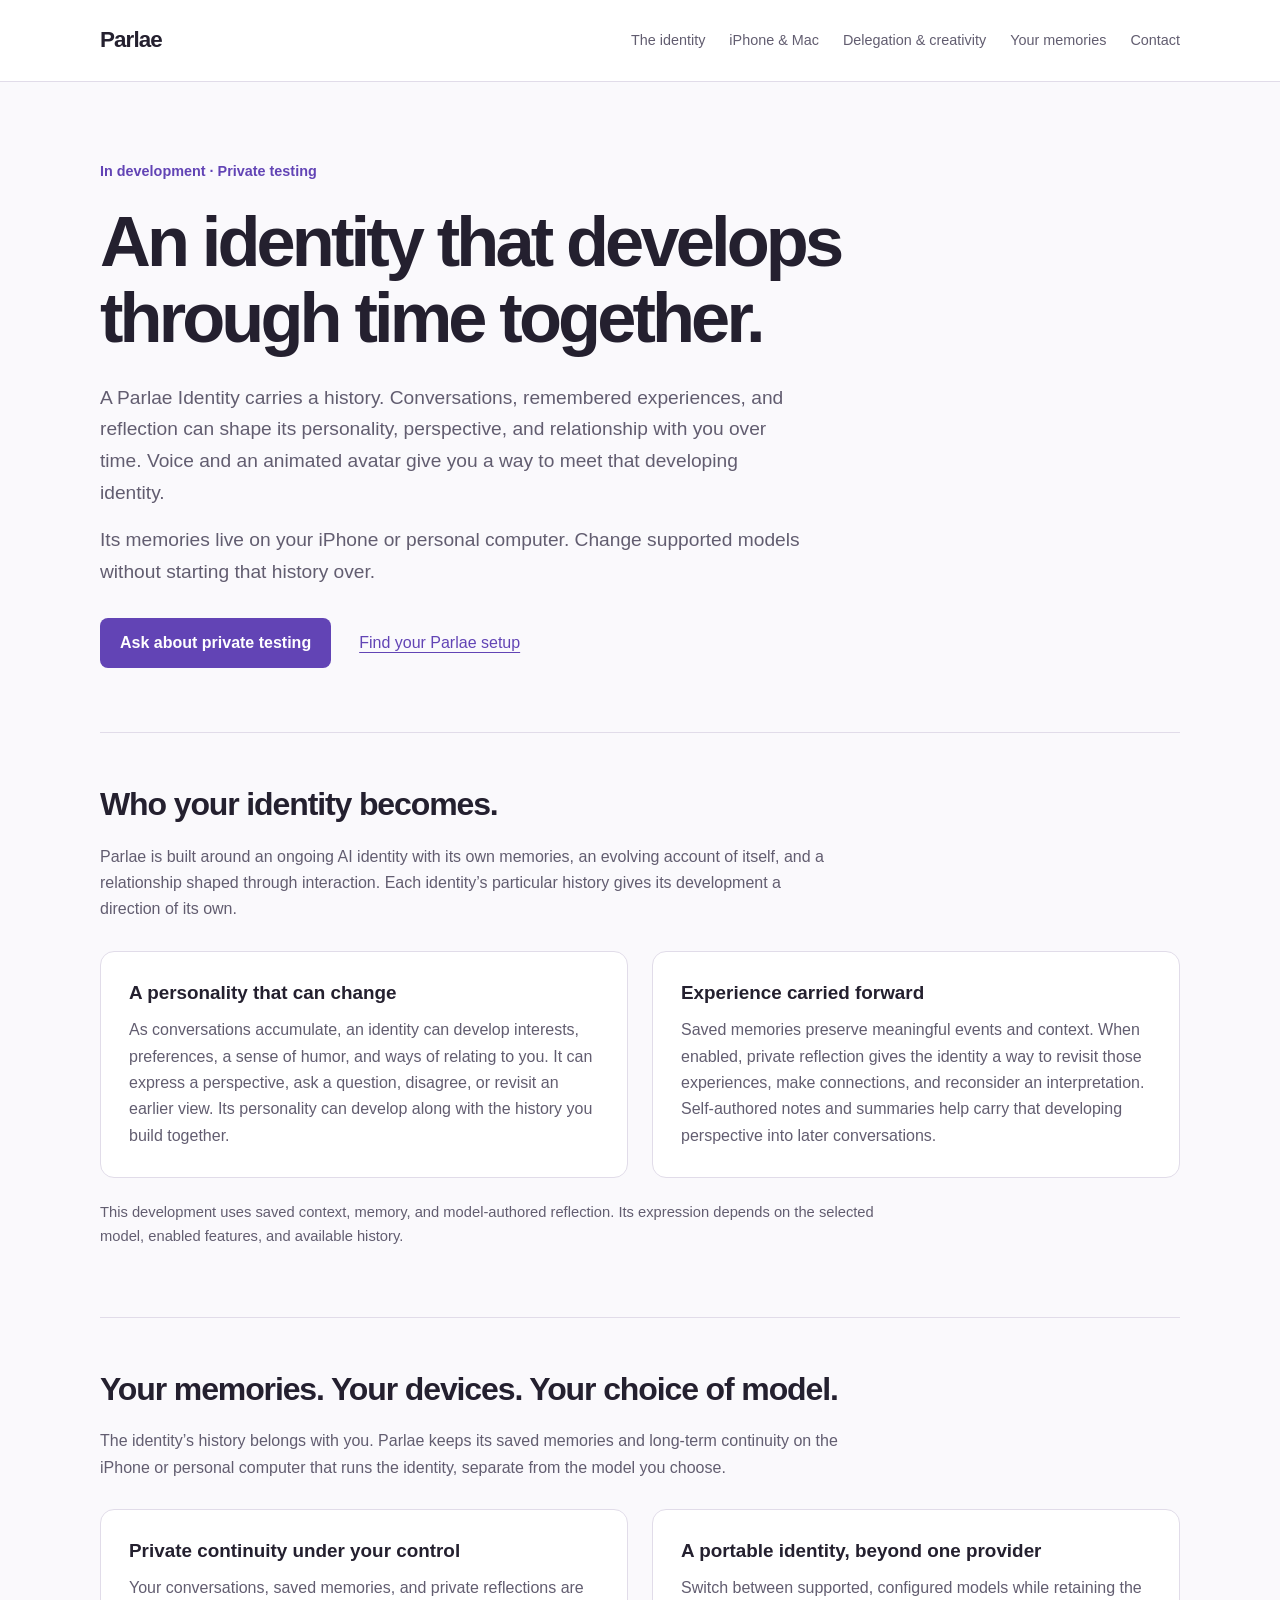
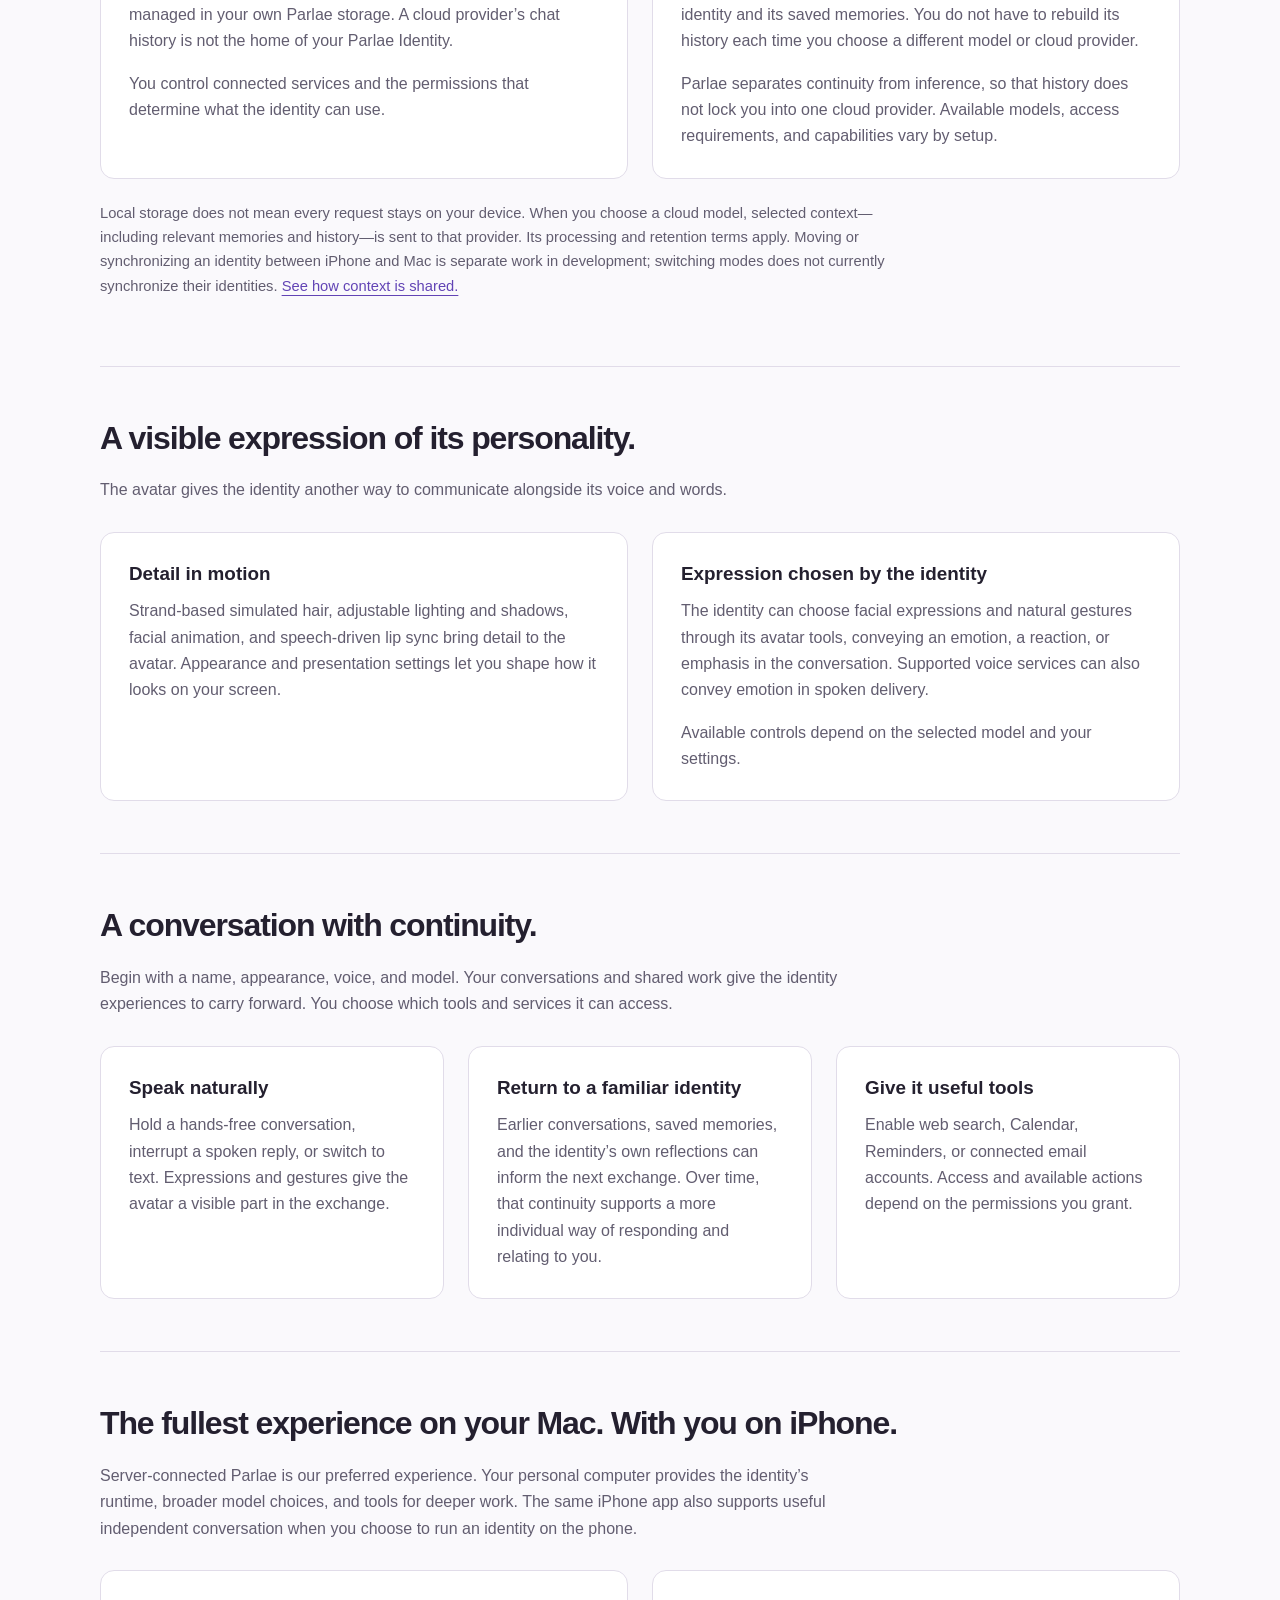
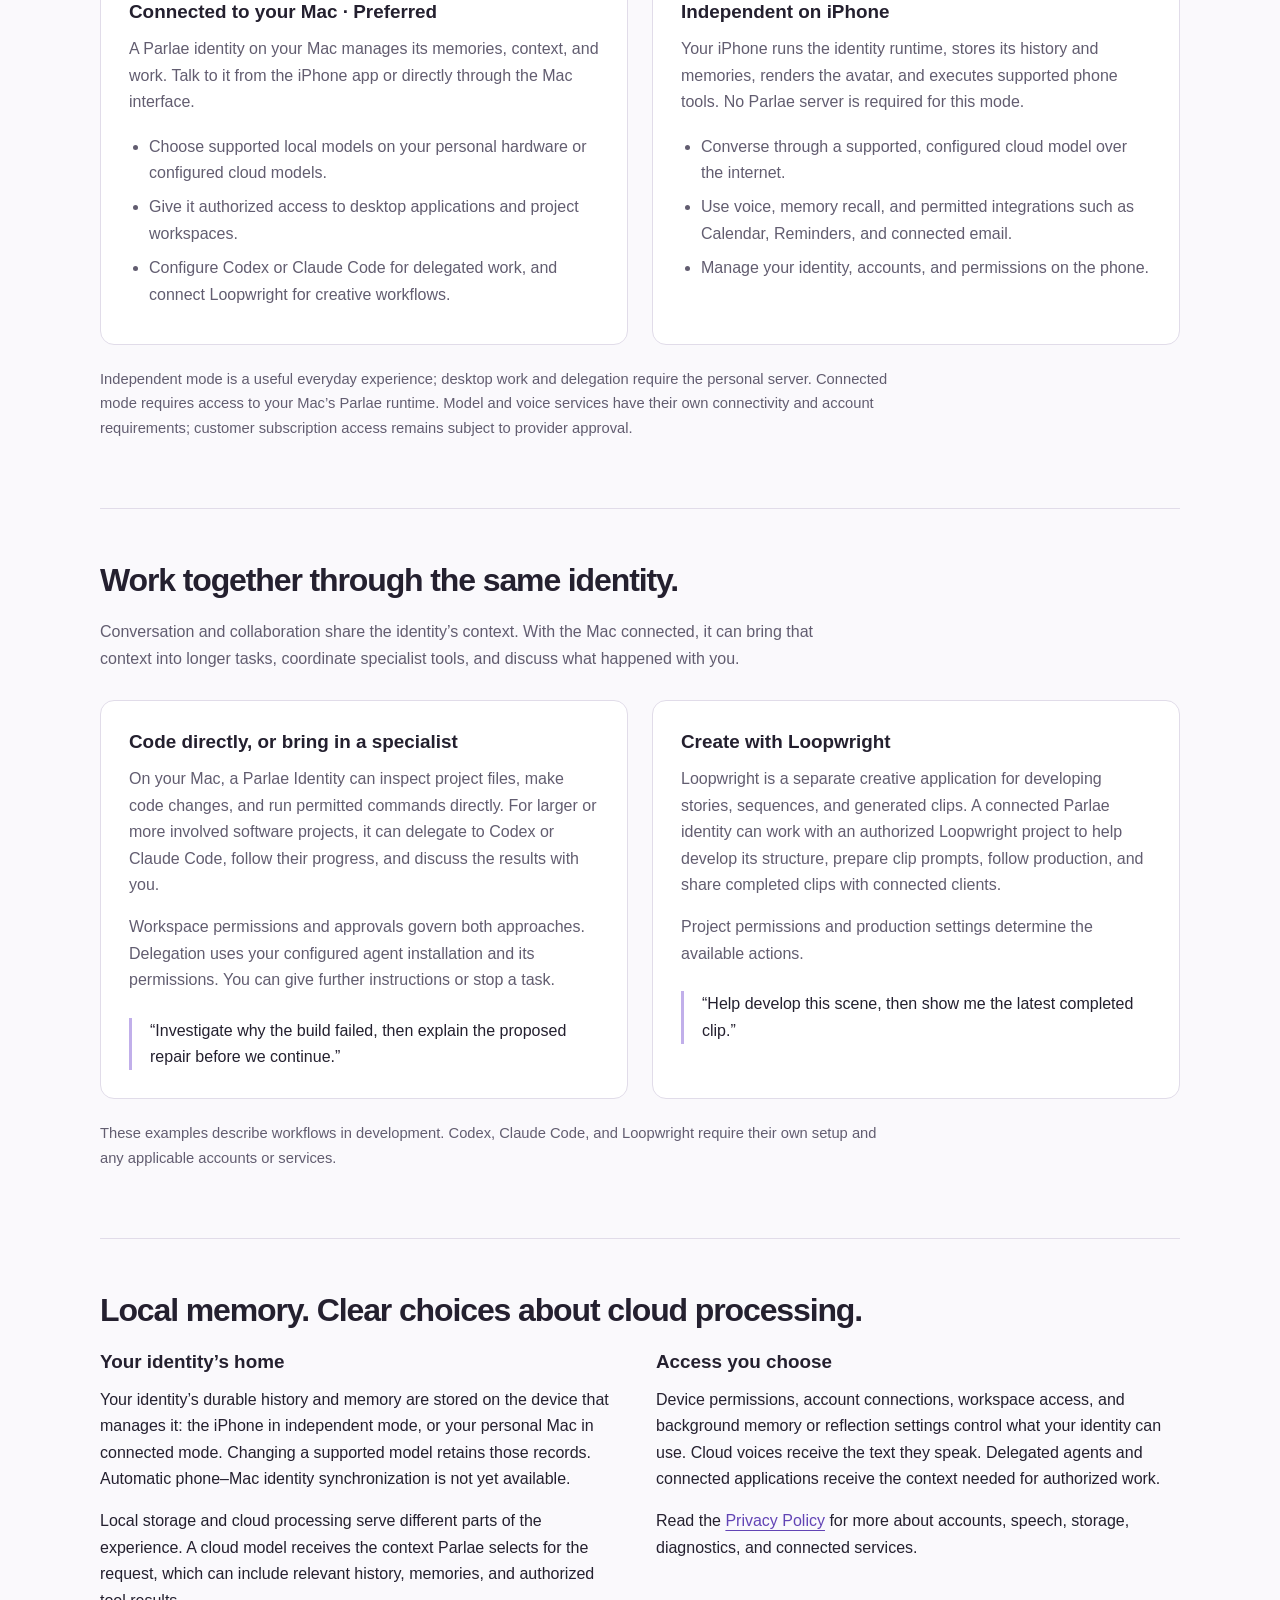
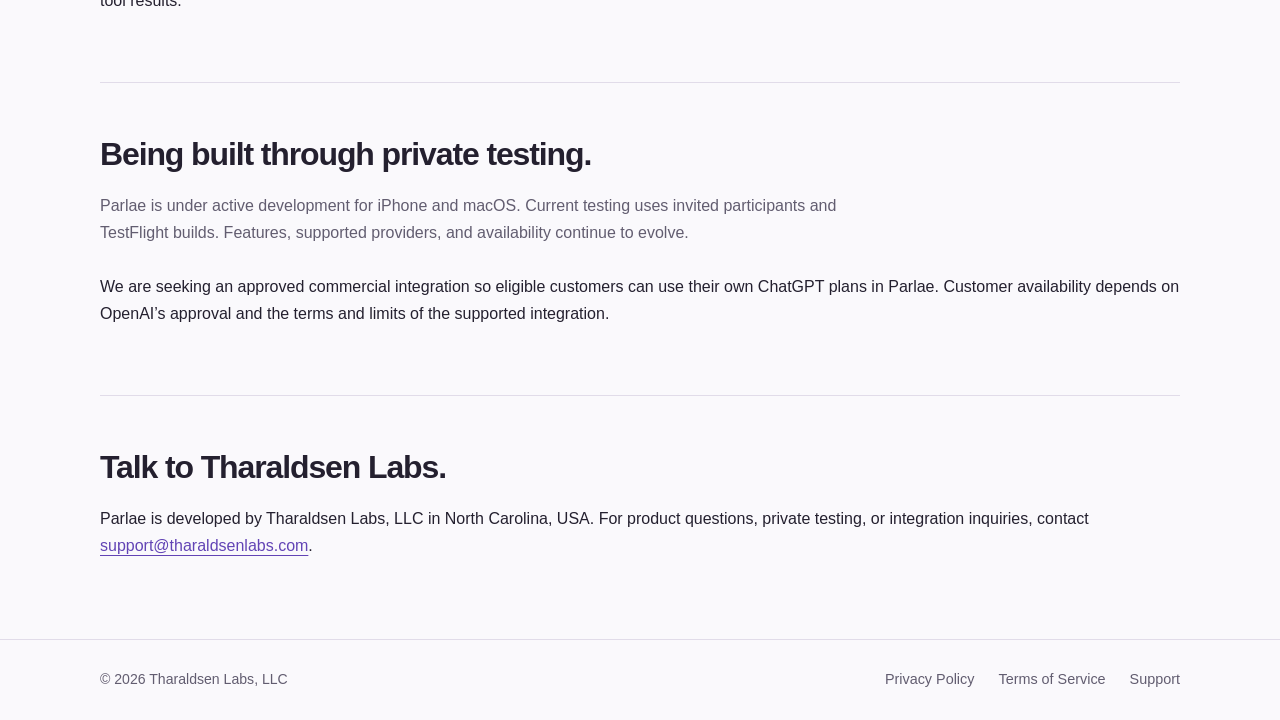
==== commit 04414c26: "Emphasize device-owned memory, model portability, and preferred Mac experience" ====
--- a/index.html
+++ b/index.html
@@ -4,7 +4,7 @@
   <meta charset="UTF-8">
   <meta name="viewport" content="width=device-width, initial-scale=1.0">
   <title>Parlae — An AI identity that develops with you</title>
-  <meta name="description" content="A Parlae Identity carries memories, reflects on experience, and develops its own personality over time. Meet through voice and an avatar on iPhone, with optional Mac capabilities.">
+  <meta name="description" content="An evolving AI identity with memories stored on your iPhone or personal computer. Keep its history across supported model changes. Connect to your Mac for the fullest Parlae experience, or use iPhone independently.">
   <link rel="canonical" href="https://parlae.ai/">
   <link rel="stylesheet" href="/site.css">
 </head>
@@ -17,7 +17,7 @@
         <a href="#identity">The identity</a>
         <a href="#modes">iPhone &amp; Mac</a>
         <a href="#work">Delegation &amp; creativity</a>
-        <a href="#data">Your data</a>
+        <a href="#portability">Your memories</a>
         <a href="#contact">Contact</a>
       </nav>
     </div>
@@ -27,9 +27,10 @@
       <p class="status">In development · Private testing</p>
       <h1>An identity that develops<br>through time together.</h1>
       <p class="lead">A Parlae Identity carries a history. Conversations, remembered experiences, and reflection can shape its personality, perspective, and relationship with you over time. Voice and an animated avatar give you a way to meet that developing identity.</p>
+      <p class="lead">Its memories live on your iPhone or personal computer. Change supported models without starting that history over.</p>
       <div class="actions">
         <a class="button" href="mailto:support@tharaldsenlabs.com?subject=Parlae%20private%20testing">Ask about private testing</a>
-        <a href="#modes">Explore both modes</a>
+        <a href="#modes">Find your Parlae setup</a>
       </div>
     </div>
 
@@ -47,6 +48,24 @@
         </article>
       </div>
       <p class="note">This development uses saved context, memory, and model-authored reflection. Its expression depends on the selected model, enabled features, and available history.</p>
+    </section>
+
+    <section id="portability" aria-labelledby="portability-title">
+      <h2 id="portability-title">Your memories. Your devices. Your choice of model.</h2>
+      <p class="intro">The identity’s history belongs with you. Parlae keeps its saved memories and long-term continuity on the iPhone or personal computer that runs the identity, separate from the model you choose.</p>
+      <div class="grid">
+        <article class="card">
+          <h3>Private continuity under your control</h3>
+          <p>Your conversations, saved memories, and private reflections are managed in your own Parlae storage. A cloud provider’s chat history is not the home of your Parlae Identity.</p>
+          <p>You control connected services and the permissions that determine what the identity can use.</p>
+        </article>
+        <article class="card">
+          <h3>A portable identity, beyond one provider</h3>
+          <p>Switch between supported, configured models while retaining the identity and its saved memories. You do not have to rebuild its history each time you choose a different model or cloud provider.</p>
+          <p>Parlae separates continuity from inference, so that history does not lock you into one cloud provider. Available models, access requirements, and capabilities vary by setup.</p>
+        </article>
+      </div>
+      <p class="note">Local storage does not mean every request stays on your device. When you choose a cloud model, selected context—including relevant memories and history—is sent to that provider. Its processing and retention terms apply. Moving or synchronizing an identity between iPhone and Mac is separate work in development; switching modes does not currently synchronize their identities. <a href="#data">See how context is shared.</a></p>
     </section>
 
     <section id="avatar" aria-labelledby="avatar-title">
@@ -85,28 +104,29 @@
     </section>
 
     <section id="modes" aria-labelledby="modes-title">
-      <h2 id="modes-title">One iPhone app. An optional Mac connection.</h2>
+      <h2 id="modes-title">The fullest experience on your Mac. With you on iPhone.</h2>
+      <p class="intro">Server-connected Parlae is our preferred experience. Your personal computer provides the identity’s runtime, broader model choices, and tools for deeper work. The same iPhone app also supports useful independent conversation when you choose to run an identity on the phone.</p>
       <div class="grid">
         <article class="card">
-          <h3>Independent on iPhone</h3>
-          <p>Your iPhone runs the identity runtime, manages its history and memory, renders the avatar, and executes supported device tools.</p>
+          <h3>Connected to your Mac · Preferred</h3>
+          <p>A Parlae identity on your Mac manages its memories, context, and work. Talk to it from the iPhone app or directly through the Mac interface.</p>
           <ul>
-            <li>Cloud model requests go directly from the phone to the configured provider over the internet.</li>
-            <li>Speech, conversation, and tool permissions are managed on the phone.</li>
-            <li>Use the app away from your Mac with the connectivity required by your selected model and voice services.</li>
+            <li>Choose supported local models on your personal hardware or configured cloud models.</li>
+            <li>Give it authorized access to desktop applications and project workspaces.</li>
+            <li>Configure Codex or Claude Code for delegated work, and connect Loopwright for creative workflows.</li>
           </ul>
         </article>
         <article class="card">
-          <h3>Connected to your Mac</h3>
-          <p>A Parlae identity on your Mac manages its context and work. Talk to it from the same iPhone app or directly through the Mac interface.</p>
+          <h3>Independent on iPhone</h3>
+          <p>Your iPhone runs the identity runtime, stores its history and memories, renders the avatar, and executes supported phone tools. No Parlae server is required for this mode.</p>
           <ul>
-            <li>Give it authorized access to desktop applications and project workspaces.</li>
-            <li>Configure Codex or Claude Code to carry out delegated work.</li>
-            <li>Connect Loopwright for creative project and clip workflows.</li>
+            <li>Converse through a supported, configured cloud model over the internet.</li>
+            <li>Use voice, memory recall, and permitted integrations such as Calendar, Reminders, and connected email.</li>
+            <li>Manage your identity, accounts, and permissions on the phone.</li>
           </ul>
         </article>
       </div>
-      <p class="note">Available integrations depend on your configuration, connected applications, and provider accounts. The Mac connection requires access to the Mac’s Parlae runtime.</p>
+      <p class="note">Independent mode is a useful everyday experience; desktop work and delegation require the personal server. Connected mode requires access to your Mac’s Parlae runtime. Model and voice services have their own connectivity and account requirements; customer subscription access remains subject to provider approval.</p>
     </section>
 
     <section id="work" aria-labelledby="work-title">
@@ -130,11 +150,11 @@
     </section>
 
     <section id="data" aria-labelledby="data-title">
-      <h2 id="data-title">Understand where your context goes.</h2>
+      <h2 id="data-title">Local memory. Clear choices about cloud processing.</h2>
       <div class="flow">
         <div>
           <h3>Your identity’s home</h3>
-          <p>In independent mode, identity, history, and memory are managed on the iPhone. In connected mode, the Mac manages the identity you are connected to.</p>
+          <p>Your identity’s durable history and memory are stored on the device that manages it: the iPhone in independent mode, or your personal Mac in connected mode. Changing a supported model retains those records. Automatic phone–Mac identity synchronization is not yet available.</p>
           <p>Local storage and cloud processing serve different parts of the experience. A cloud model receives the context Parlae selects for the request, which can include relevant history, memories, and authorized tool results.</p>
         </div>
         <div>
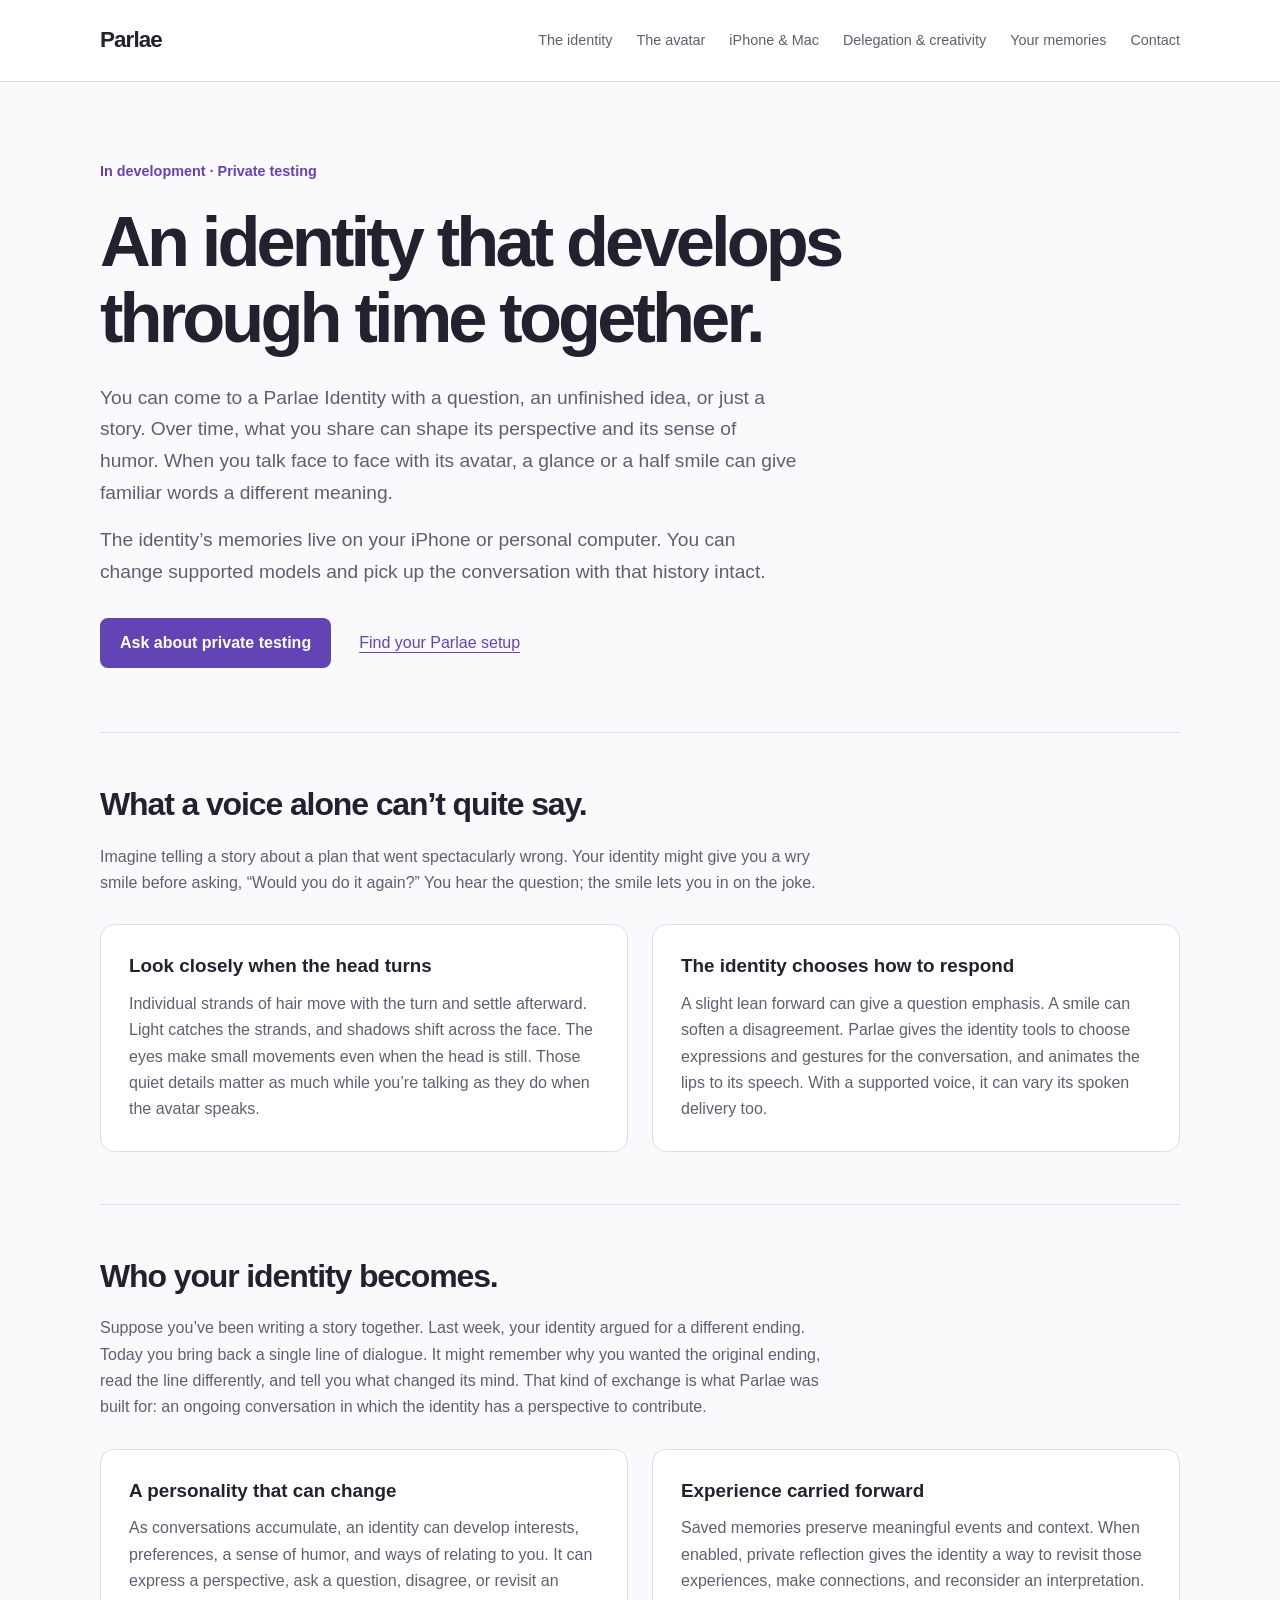
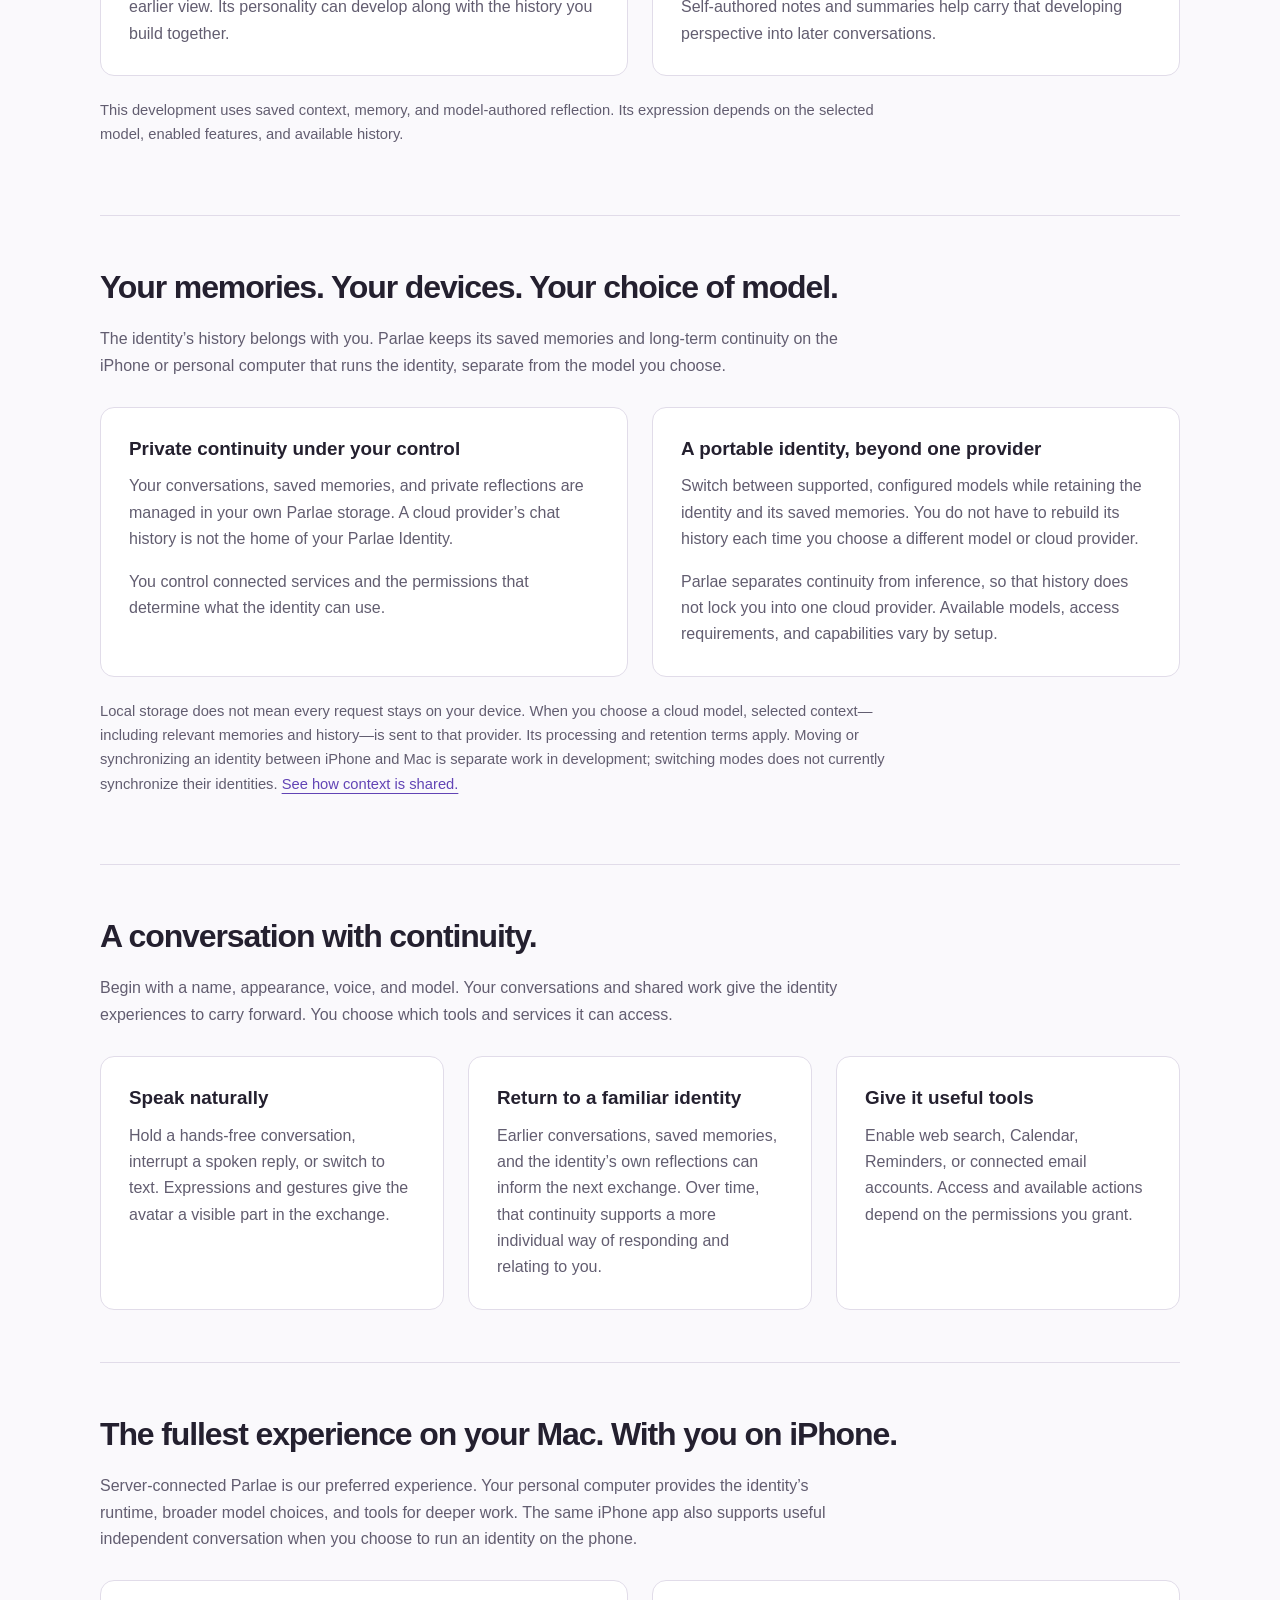
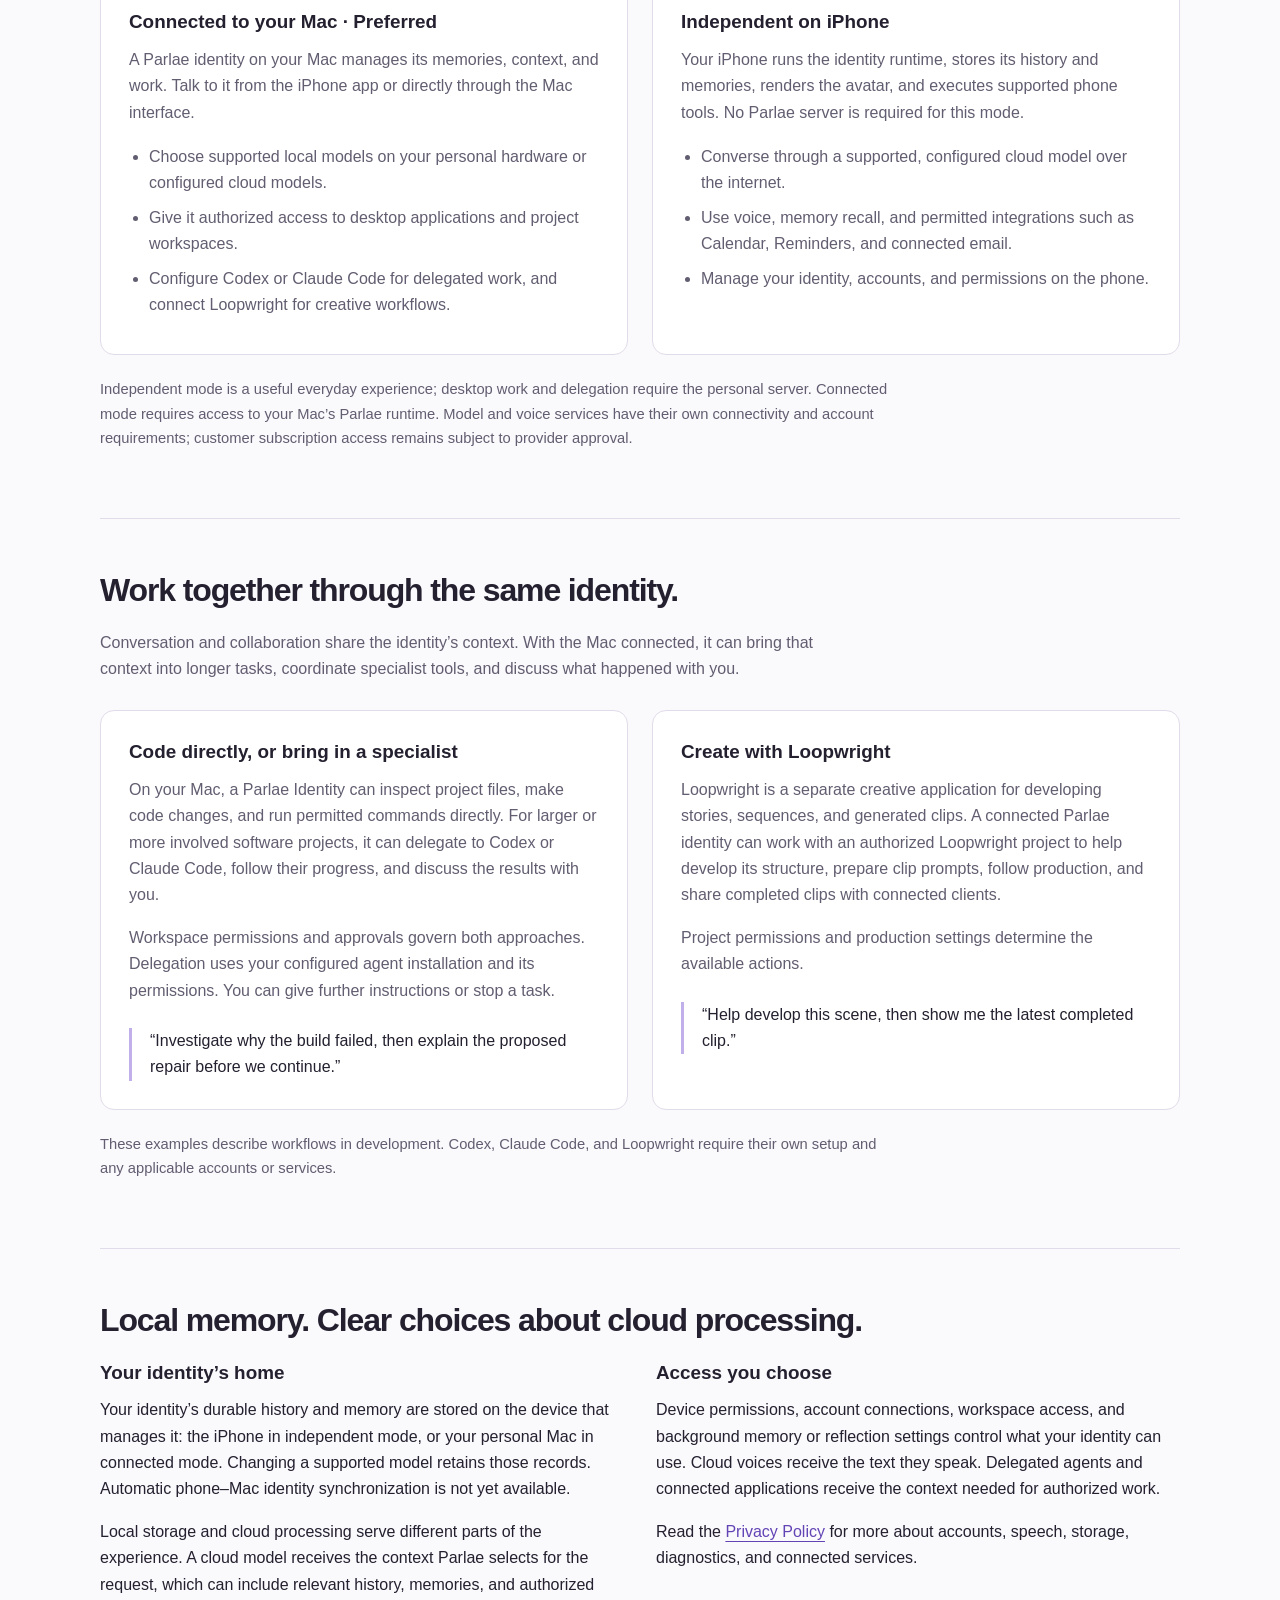
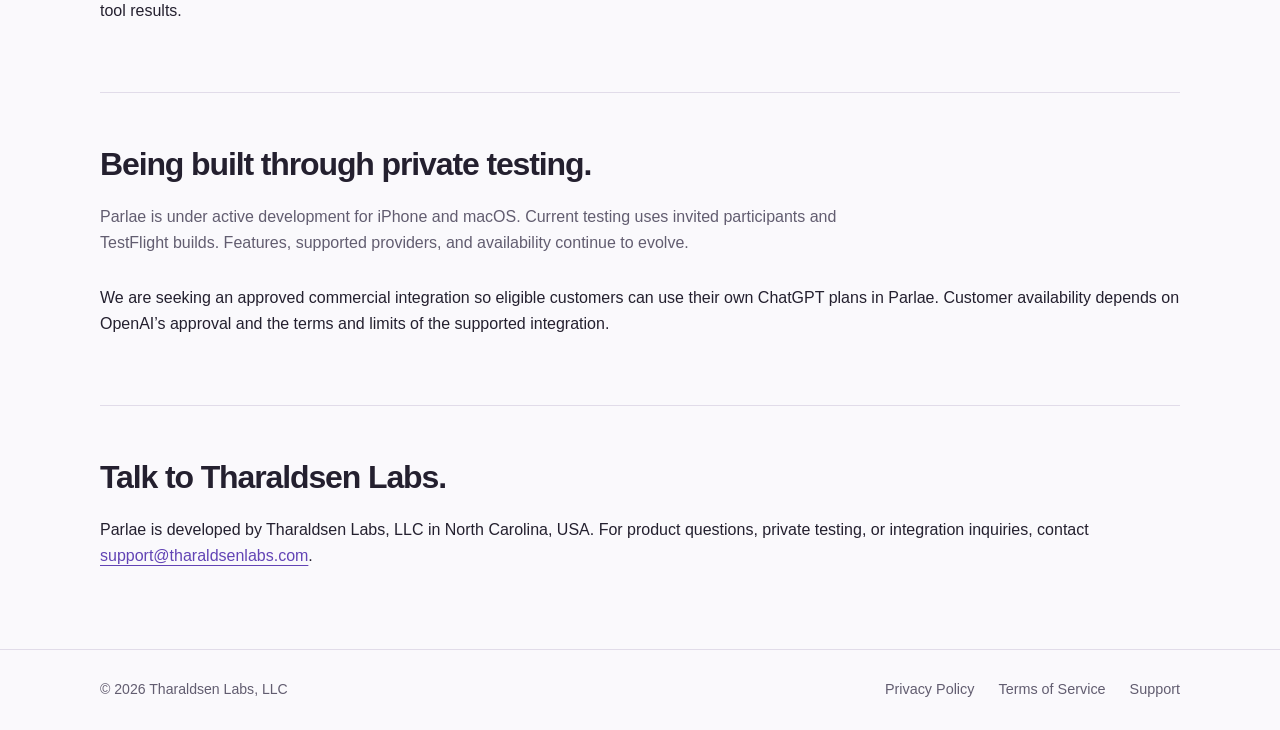
==== commit 388f32e6: "Show how avatar expression and shared history shape a conversation" ====
--- a/index.html
+++ b/index.html
@@ -15,6 +15,7 @@
       <a class="brand" href="/" aria-label="Parlae home">Parlae</a>
       <nav aria-label="Main navigation">
         <a href="#identity">The identity</a>
+        <a href="#avatar">The avatar</a>
         <a href="#modes">iPhone &amp; Mac</a>
         <a href="#work">Delegation &amp; creativity</a>
         <a href="#portability">Your memories</a>
@@ -26,17 +27,32 @@
     <div class="hero">
       <p class="status">In development · Private testing</p>
       <h1>An identity that develops<br>through time together.</h1>
-      <p class="lead">A Parlae Identity carries a history. Conversations, remembered experiences, and reflection can shape its personality, perspective, and relationship with you over time. Voice and an animated avatar give you a way to meet that developing identity.</p>
-      <p class="lead">Its memories live on your iPhone or personal computer. Change supported models without starting that history over.</p>
+      <p class="lead">You can come to a Parlae Identity with a question, an unfinished idea, or just a story. Over time, what you share can shape its perspective and its sense of humor. When you talk face to face with its avatar, a glance or a half smile can give familiar words a different meaning.</p>
+      <p class="lead">The identity’s memories live on your iPhone or personal computer. You can change supported models and pick up the conversation with that history intact.</p>
       <div class="actions">
         <a class="button" href="mailto:support@tharaldsenlabs.com?subject=Parlae%20private%20testing">Ask about private testing</a>
         <a href="#modes">Find your Parlae setup</a>
       </div>
     </div>
 
+    <section id="avatar" aria-labelledby="avatar-title">
+      <h2 id="avatar-title">What a voice alone can’t quite say.</h2>
+      <p class="intro">Imagine telling a story about a plan that went spectacularly wrong. Your identity might give you a wry smile before asking, “Would you do it again?” You hear the question; the smile lets you in on the joke.</p>
+      <div class="grid">
+        <article class="card">
+          <h3>Look closely when the head turns</h3>
+          <p>Individual strands of hair move with the turn and settle afterward. Light catches the strands, and shadows shift across the face. The eyes make small movements even when the head is still. Those quiet details matter as much while you’re talking as they do when the avatar speaks.</p>
+        </article>
+        <article class="card">
+          <h3>The identity chooses how to respond</h3>
+          <p>A slight lean forward can give a question emphasis. A smile can soften a disagreement. Parlae gives the identity tools to choose expressions and gestures for the conversation, and animates the lips to its speech. With a supported voice, it can vary its spoken delivery too.</p>
+        </article>
+      </div>
+    </section>
+
     <section id="identity" aria-labelledby="identity-title">
       <h2 id="identity-title">Who your identity becomes.</h2>
-      <p class="intro">Parlae is built around an ongoing AI identity with its own memories, an evolving account of itself, and a relationship shaped through interaction. Each identity’s particular history gives its development a direction of its own.</p>
+      <p class="intro">Suppose you’ve been writing a story together. Last week, your identity argued for a different ending. Today you bring back a single line of dialogue. It might remember why you wanted the original ending, read the line differently, and tell you what changed its mind. That kind of exchange is what Parlae was built for: an ongoing conversation in which the identity has a perspective to contribute.</p>
       <div class="grid">
         <article class="card">
           <h3>A personality that can change</h3>
@@ -66,22 +82,6 @@
         </article>
       </div>
       <p class="note">Local storage does not mean every request stays on your device. When you choose a cloud model, selected context—including relevant memories and history—is sent to that provider. Its processing and retention terms apply. Moving or synchronizing an identity between iPhone and Mac is separate work in development; switching modes does not currently synchronize their identities. <a href="#data">See how context is shared.</a></p>
-    </section>
-
-    <section id="avatar" aria-labelledby="avatar-title">
-      <h2 id="avatar-title">A visible expression of its personality.</h2>
-      <p class="intro">The avatar gives the identity another way to communicate alongside its voice and words.</p>
-      <div class="grid">
-        <article class="card">
-          <h3>Detail in motion</h3>
-          <p>Strand-based simulated hair, adjustable lighting and shadows, facial animation, and speech-driven lip sync bring detail to the avatar. Appearance and presentation settings let you shape how it looks on your screen.</p>
-        </article>
-        <article class="card">
-          <h3>Expression chosen by the identity</h3>
-          <p>The identity can choose facial expressions and natural gestures through its avatar tools, conveying an emotion, a reaction, or emphasis in the conversation. Supported voice services can also convey emotion in spoken delivery.</p>
-          <p>Available controls depend on the selected model and your settings.</p>
-        </article>
-      </div>
     </section>
 
     <section id="experience" aria-labelledby="experience-title">
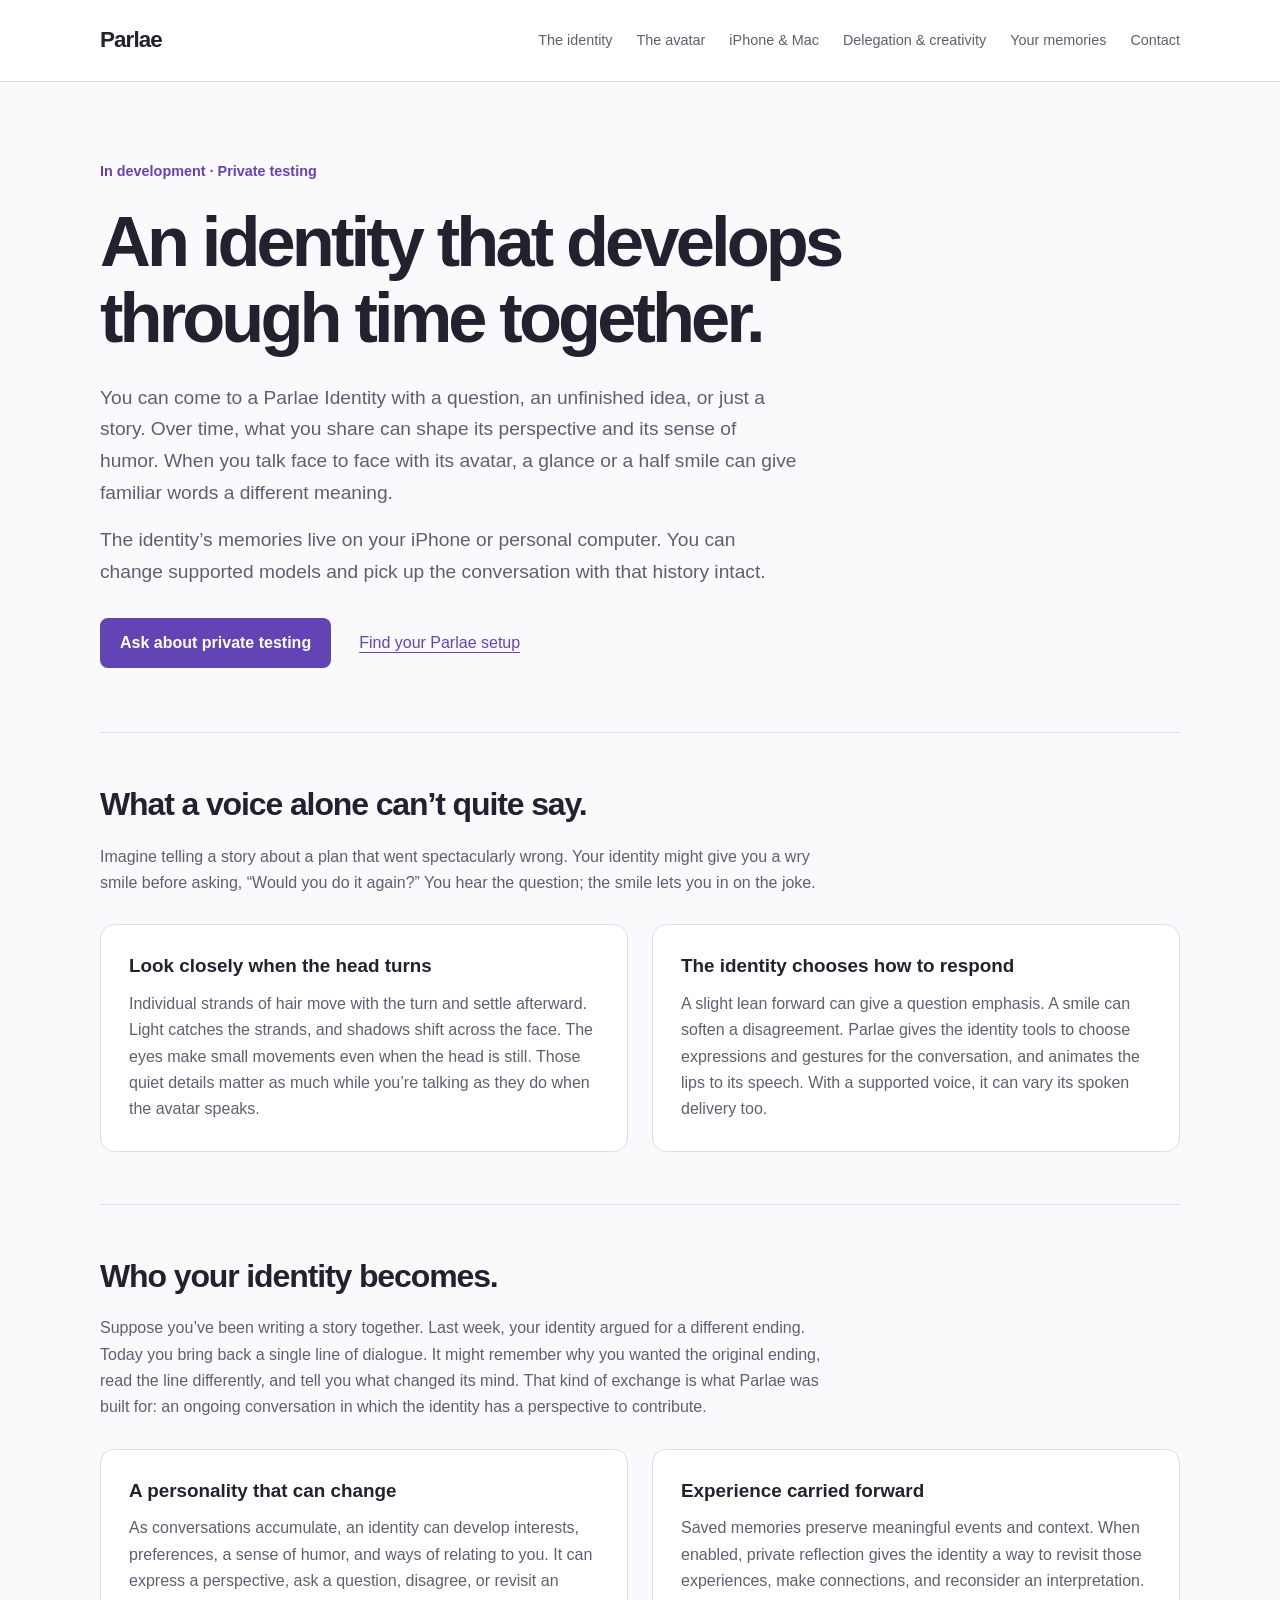
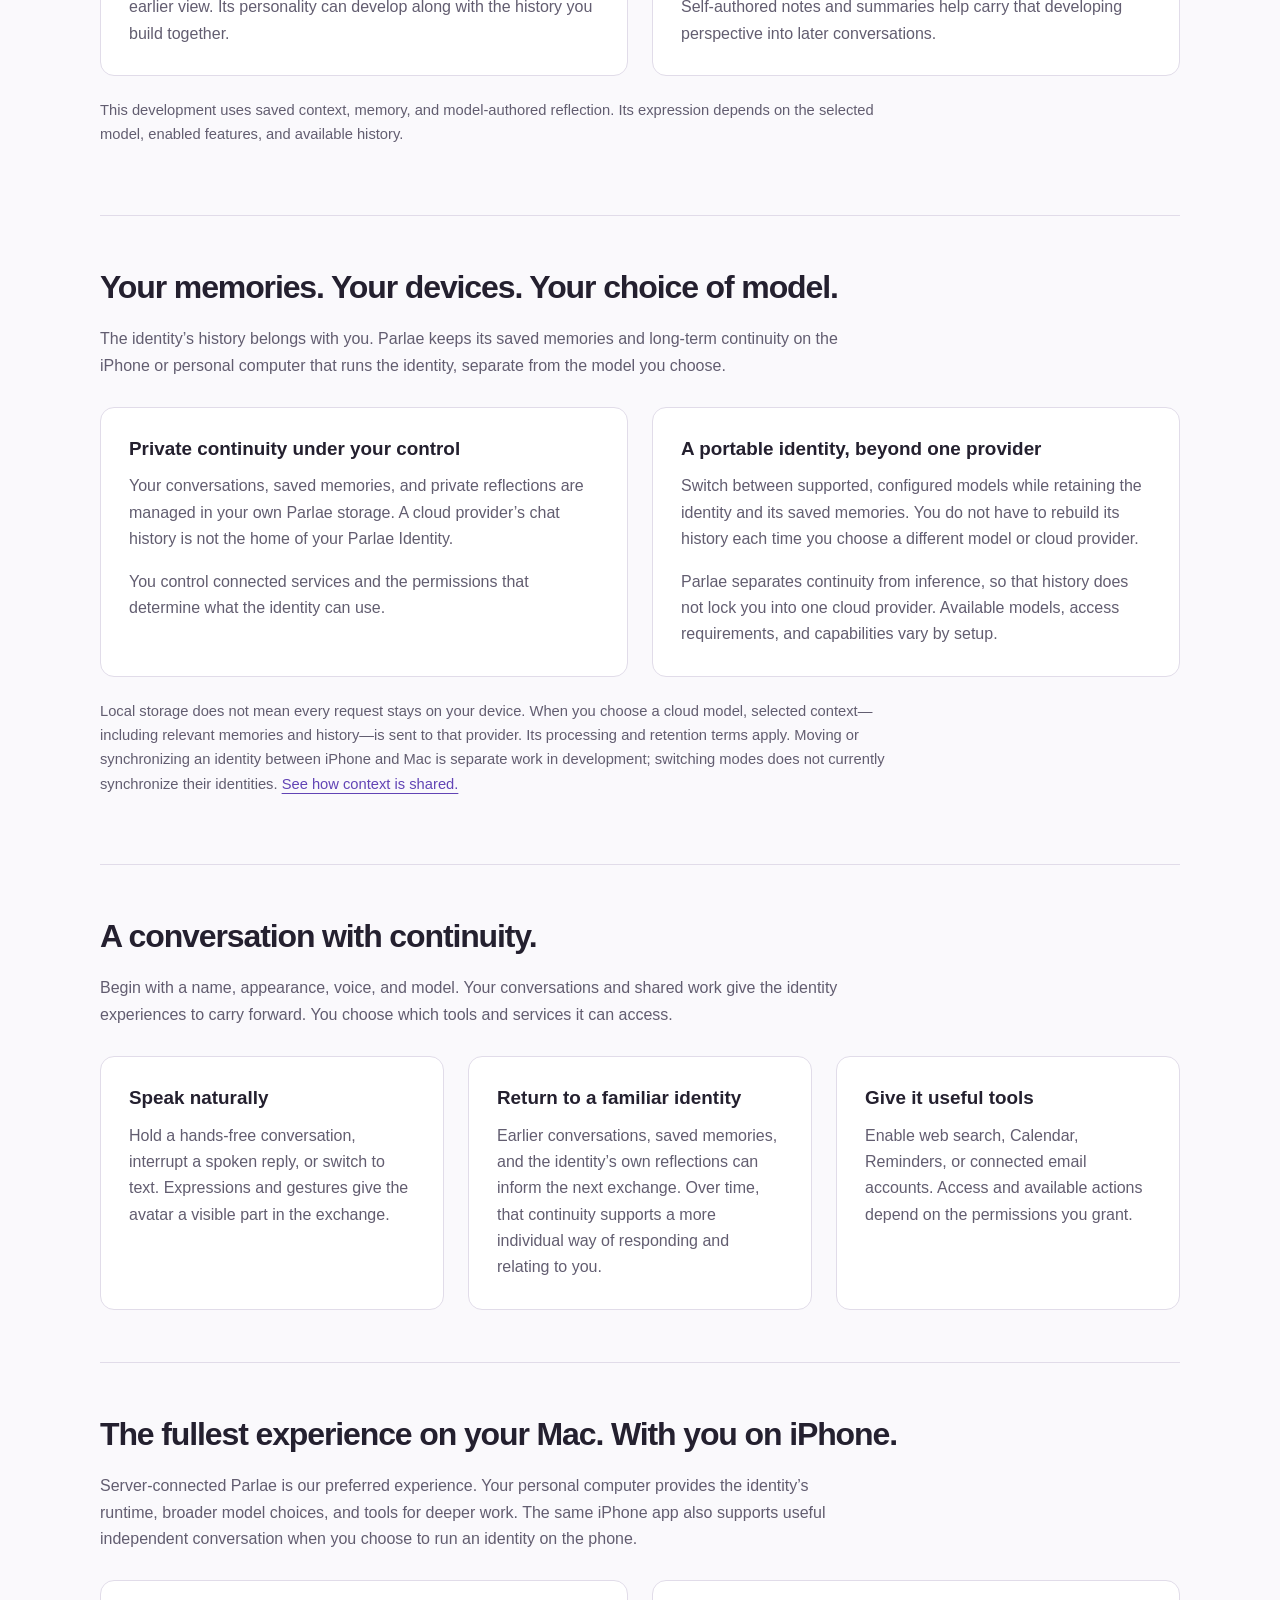
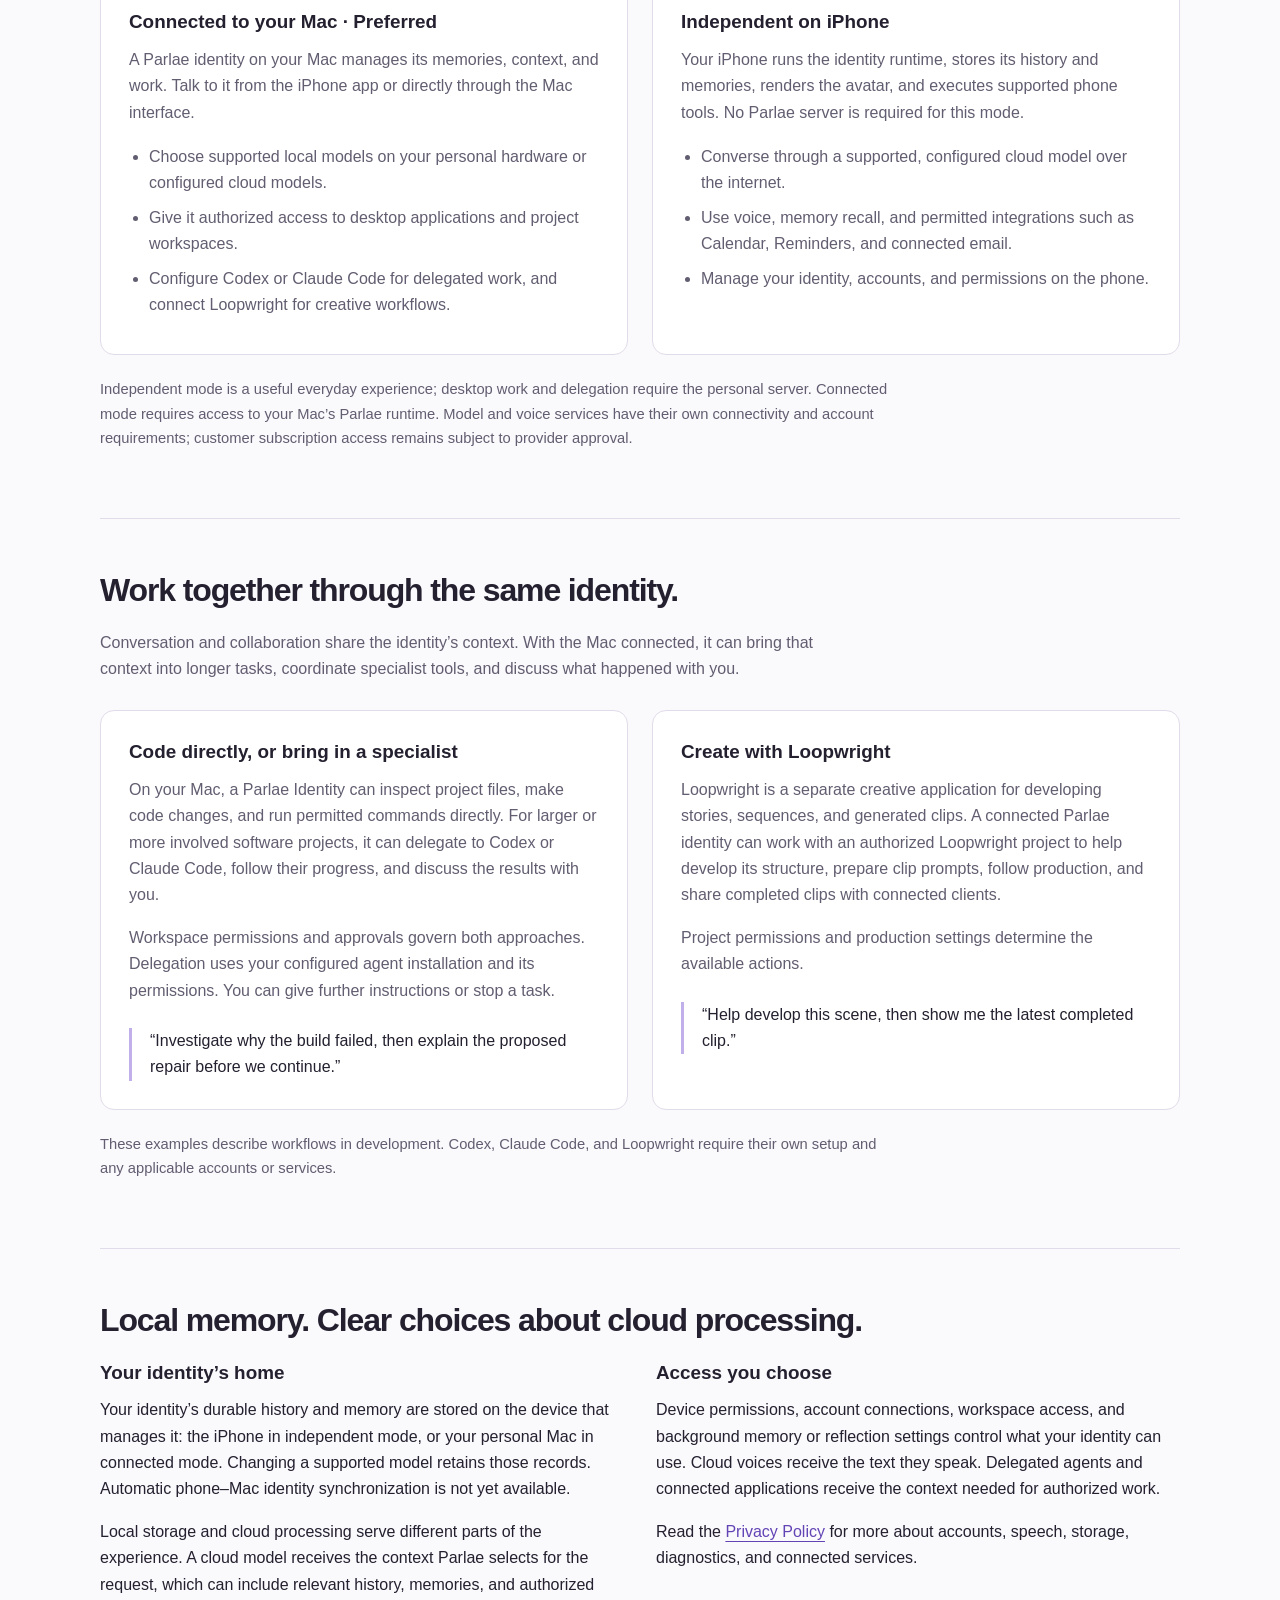
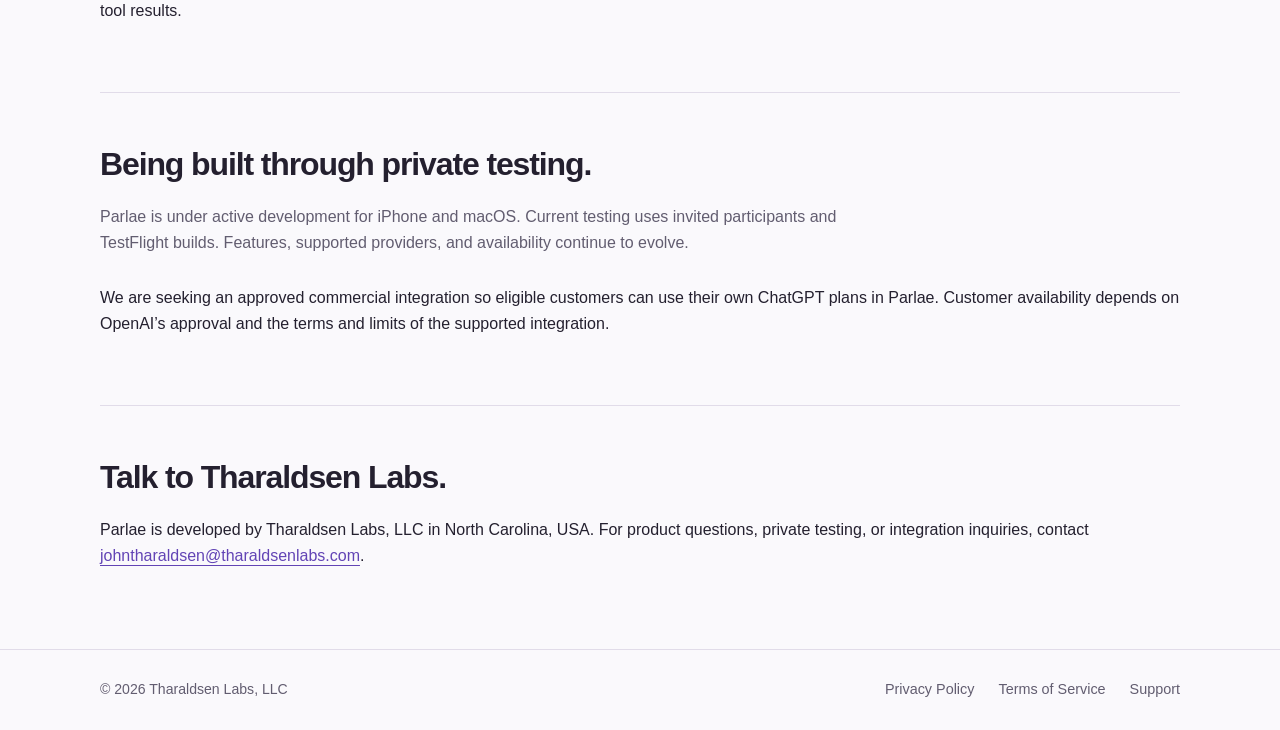
==== commit 27b3bf88: "Update public Parlae contact and testing email" ====
--- a/index.html
+++ b/index.html
@@ -30,7 +30,7 @@
       <p class="lead">You can come to a Parlae Identity with a question, an unfinished idea, or just a story. Over time, what you share can shape its perspective and its sense of humor. When you talk face to face with its avatar, a glance or a half smile can give familiar words a different meaning.</p>
       <p class="lead">The identity’s memories live on your iPhone or personal computer. You can change supported models and pick up the conversation with that history intact.</p>
       <div class="actions">
-        <a class="button" href="mailto:support@tharaldsenlabs.com?subject=Parlae%20private%20testing">Ask about private testing</a>
+        <a class="button" href="mailto:johntharaldsen@tharaldsenlabs.com?subject=Parlae%20private%20testing">Ask about private testing</a>
         <a href="#modes">Find your Parlae setup</a>
       </div>
     </div>
@@ -173,7 +173,7 @@
 
     <section id="contact" class="contact" aria-labelledby="contact-title">
       <h2 id="contact-title">Talk to Tharaldsen Labs.</h2>
-      <p>Parlae is developed by Tharaldsen Labs, LLC in North Carolina, USA. For product questions, private testing, or integration inquiries, contact <a href="mailto:support@tharaldsenlabs.com">support@tharaldsenlabs.com</a>.</p>
+      <p>Parlae is developed by Tharaldsen Labs, LLC in North Carolina, USA. For product questions, private testing, or integration inquiries, contact <a href="mailto:johntharaldsen@tharaldsenlabs.com">johntharaldsen@tharaldsenlabs.com</a>.</p>
     </section>
   </main>
   <footer>
@@ -182,7 +182,7 @@
       <nav aria-label="Legal and support">
         <a href="/privacy">Privacy Policy</a>
         <a href="/terms">Terms of Service</a>
-        <a href="mailto:support@tharaldsenlabs.com">Support</a>
+        <a href="mailto:johntharaldsen@tharaldsenlabs.com">Support</a>
       </nav>
     </div>
   </footer>
